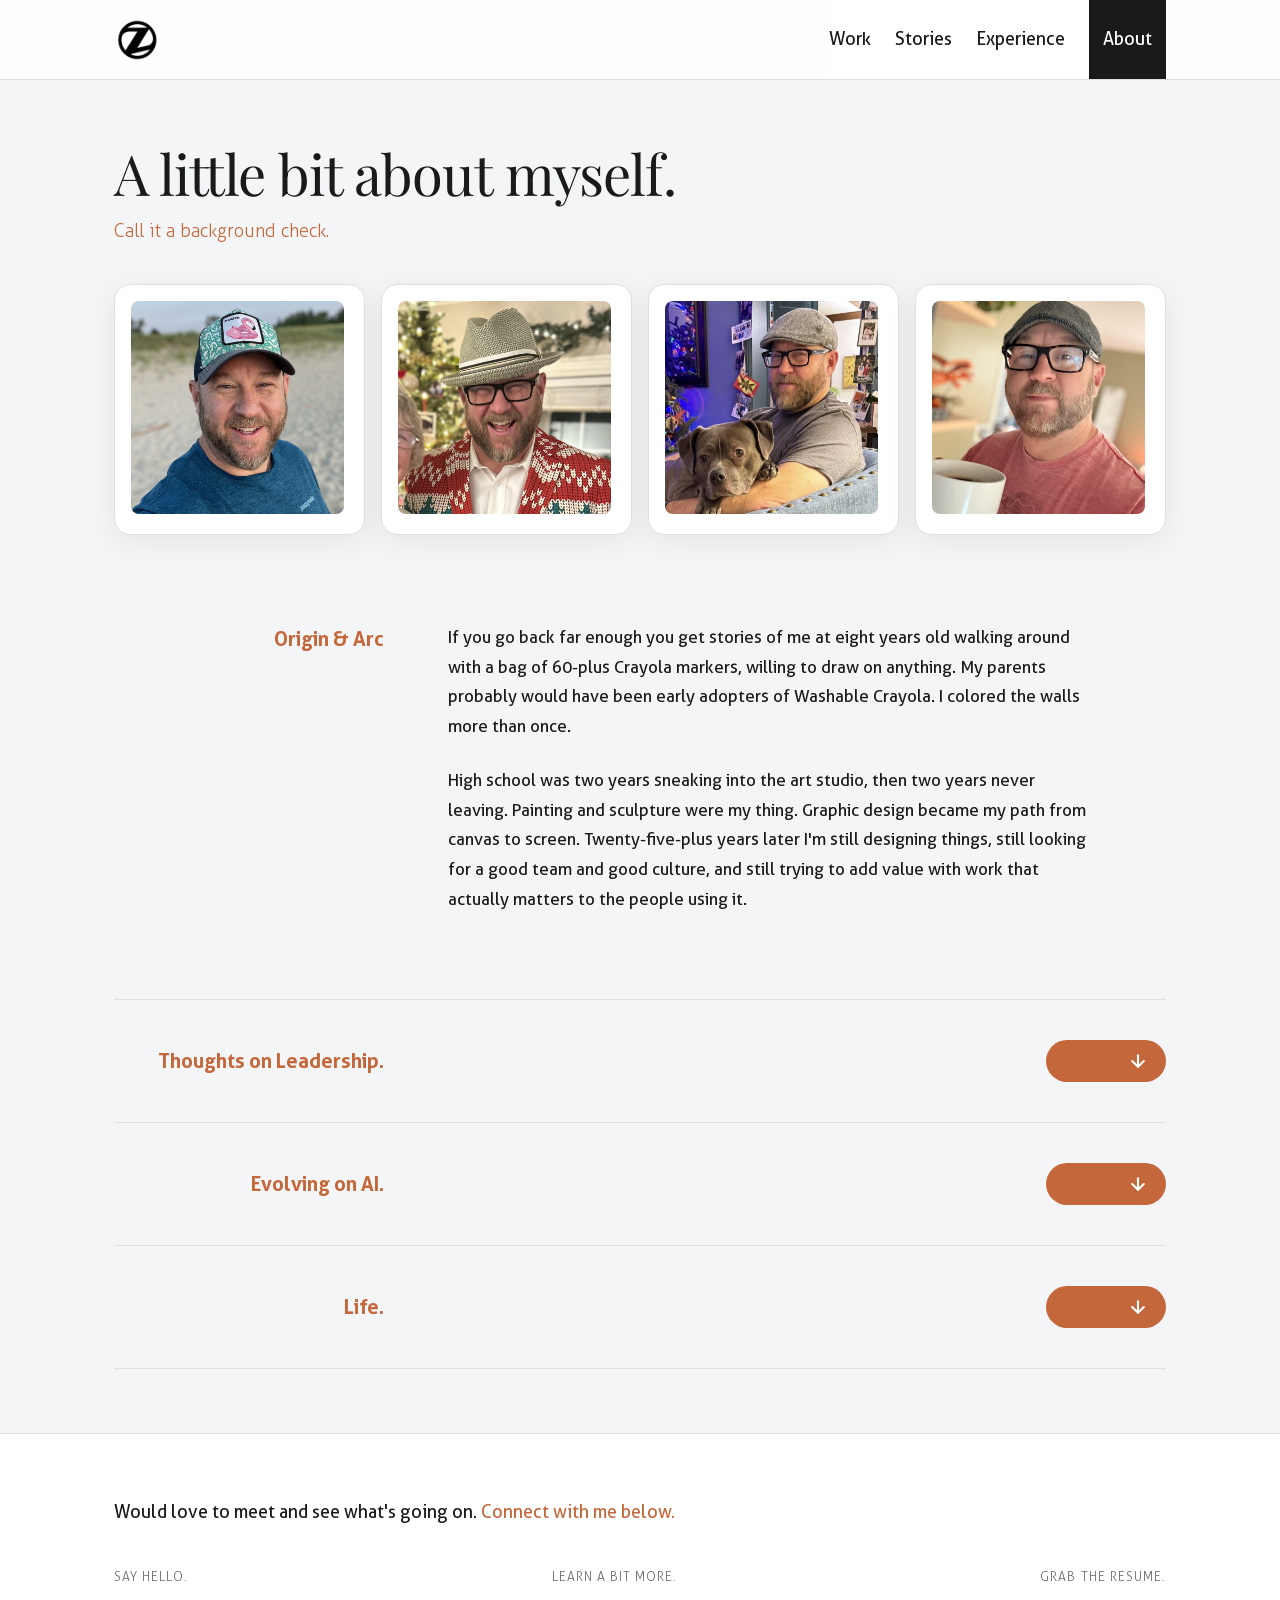
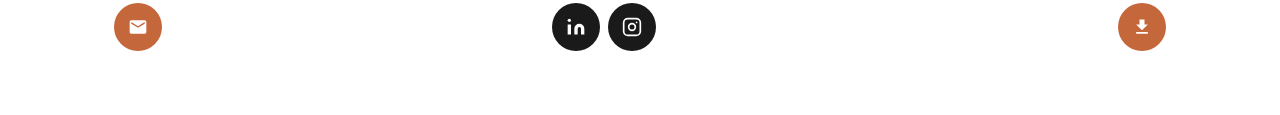
==== about.html @ a350e655 "About: replace Life copy, drop closing tagline" ====
<!DOCTYPE html>
<html lang="en">
<head>
  <meta charset="UTF-8">
  <meta name="viewport" content="width=device-width, initial-scale=1.0">
  <title>About — Zeke Zalinski</title>
  <link rel="stylesheet" href="css/style.css">
</head>
<body>

  <header class="site-header">
    <nav class="site-nav">
      <a href="index.html" class="nav-logo">
        <img src="images/logo/black-Z.png" alt="Zeke Zalinski">
      </a>
      <button class="nav-toggle" aria-label="Toggle navigation" aria-expanded="false">
        <span></span><span></span><span></span>
      </button>
      <ul class="nav-links">
        <li><a href="work.html">Work</a></li>
        <li><a href="stories.html">Stories</a></li>
        <li><a href="experience.html">Experience</a></li>
        <li><a href="about.html" class="active">About</a></li>
      </ul>
    </nav>
  </header>

  <main>

    <!-- Page header: h1 + subhead -->
    <section class="page-header">
      <div class="container">
        <h1>A little bit about myself.</h1>
        <p class="page-subhead">Call it a background check.</p>
      </div>
    </section>

    <!-- 4-image grid -->
    <section class="about-image-grid">
      <div class="container">
        <div class="about-image-grid-inner">
          <div class="about-image-frame about-img-hide-mobile">
            <img src="images/about/hero1.png" alt="Zeke Zalinski">
          </div>
          <div class="about-image-frame about-img-hide-mobile">
            <img src="images/about/hero2.png" alt="Zeke Zalinski">
          </div>
          <div class="about-image-frame about-img-hide-mobile">
            <img src="images/about/hero3.png" alt="Zeke Zalinski">
          </div>
          <div class="about-image-frame">
            <img src="images/about/hero4.png" alt="Zeke Zalinski">
          </div>
        </div>
      </div>
    </section>

    <!-- Content sections -->
    <section class="about-sections">
      <div class="container">

        <!-- Section 1: Always visible -->
        <div class="about-section about-section--first">
          <div class="about-section-title">Origin &amp; Arc</div>
          <div class="about-section-body">
            <p>If you go back far enough you get stories of me at eight years old walking around with a bag of 60-plus Crayola markers, willing to draw on anything. My parents probably would have been early adopters of Washable Crayola. I colored the walls more than once.</p>
            <p>High school was two years sneaking into the art studio, then two years never leaving. Painting and sculpture were my thing. Graphic design became my path from canvas to screen. Twenty-five-plus years later I'm still designing things, still looking for a good team and good culture, and still trying to add value with work that actually matters to the people using it.</p>
          </div>
        </div>

        <!-- Accordion sections -->
        <div class="about-accordion">

          <div class="accordion-item">
            <button class="accordion-trigger" aria-expanded="false">
              <span class="accordion-item-title">Thoughts on Leadership.</span>
              <span class="work-card-btn accordion-arrow" aria-hidden="true">
                <svg width="20" height="20" viewBox="0 0 24 24" fill="none" stroke="white" stroke-width="2.5" stroke-linecap="round" stroke-linejoin="round" style="transform: rotate(90deg);"><line x1="5" y1="12" x2="19" y2="12"/><polyline points="12 5 19 12 12 19"/></svg>
              </span>
            </button>
            <div class="accordion-body">
              <div class="accordion-body-inner">
                <p>A department runs well when the basics are solid: process, documentation, scope clarity, cross-functional trust. Those things let designers do their best work without burning out or reinventing the wheel every sprint. Single source of record, great communication. And before you open anyone up to being challenged, you take the time to understand your people, understand the gaps, and earn their trust first.</p>
                <p>I also believe the best design leaders stay close to the craft. I've been lucky enough to always be close enough to knock out a few concepts myself. It helps me understand the challenges my team is facing and see the issues before they become blockers. I still sketch. I still push pixels when it matters. I still sit in the room when the hard UX problem needs to be solved. I don't see that as a weakness in a director. It keeps me close to the direction of the work and gives me enough context to support my designers when they concept, present, and problem solve. That's what makes a better manager and mentor.</p>
              </div>
            </div>
          </div>

          <div class="accordion-item">
            <button class="accordion-trigger" aria-expanded="false">
              <span class="accordion-item-title">Evolving on AI.</span>
              <span class="work-card-btn accordion-arrow" aria-hidden="true">
                <svg width="20" height="20" viewBox="0 0 24 24" fill="none" stroke="white" stroke-width="2.5" stroke-linecap="round" stroke-linejoin="round" style="transform: rotate(90deg);"><line x1="5" y1="12" x2="19" y2="12"/><polyline points="12 5 19 12 12 19"/></svg>
              </span>
            </button>
            <div class="accordion-body">
              <div class="accordion-body-inner">
                <p>My first real use of AI wasn't for design — it was for my team. I wrote short impressions of each person, combined that with their previous goals, and asked AI to help me build the next set. It got me 80% of the way there before I'd finished my coffee. That was the moment I understood what AI actually is: a thinking partner that eliminates the blank page and compresses the distance between intention and direction.</p>
                <p>The tools I reach for — Figma's Make AI, Lovable — have worked best when they're working from something that already exists. A defined design system. Established architecture. Years of decisions already baked in. That context is what has helped our AI separate its output from generic proof of concepts. Within that structure, AI has meaningfully accelerated ideation, tightened the handoff between design and product, and let teams explore in hours what used to take weeks. It's also shown me its limits: the deeper and more specific the system, the more effort it can be for AI to operate at the required precision. That gap still requires a trained eye, accumulated context, and the kind of judgment you can't prompt your way to.</p>
                <p>Looking forward, what excites me most isn't AI replacing design work — it's AI putting new product creation into a different gear entirely. The distance from idea to market is collapsing. Prompting agents to execute large-scale effort in hours rather than weeks is real, and I want to be building in that space. The teams I want to lead next are ones where design, architecture, and AI capability are working together from day one — not bolted on after the fact. That's where the interesting work is going to happen.</p>
              </div>
            </div>
          </div>

          <div class="accordion-item accordion-item--last">
            <button class="accordion-trigger" aria-expanded="false">
              <span class="accordion-item-title">Life.</span>
              <span class="work-card-btn accordion-arrow" aria-hidden="true">
                <svg width="20" height="20" viewBox="0 0 24 24" fill="none" stroke="white" stroke-width="2.5" stroke-linecap="round" stroke-linejoin="round" style="transform: rotate(90deg);"><line x1="5" y1="12" x2="19" y2="12"/><polyline points="12 5 19 12 12 19"/></svg>
              </span>
            </button>
            <div class="accordion-body">
              <div class="accordion-body-inner">
                <p>I'd like to think we all want life to be smooth sailing, at home and at work. I put in the time to find that balance, and I bring that same intention to every team I join. At work I like to stop myself or my team and ask "what exactly are we solving for?" It gets everyone to pause, be intentional, and make sure the conversation or the work is headed somewhere worth going.</p>
                <p>And then in life, in a very similar fashion, I lean on Ferris. "Life moves pretty fast. If you don't stop and look around once in a while, you could miss it." Still true. Still relevant. Still my reminder to pay attention.</p>
              </div>
            </div>
          </div>

        </div><!-- /about-accordion -->

      </div>
    </section>

  </main>

  <footer class="site-footer">
    <div class="container">
      <p class="footer-cta">Would love to meet and see what's going on. <span class="accent">Connect with me below.</span></p>
      <div class="footer-columns">
        <div class="footer-col">
          <span class="footer-label">Say hello.</span>
          <a href="mailto:pzalinski@me.com" class="icon-btn icon-btn--orange" aria-label="Email">
            <svg width="20" height="20" viewBox="0 0 24 24" fill="white"><path d="M20 4H4c-1.1 0-2 .9-2 2v12c0 1.1.9 2 2 2h16c1.1 0 2-.9 2-2V6c0-1.1-.9-2-2-2zm0 4l-8 5-8-5V6l8 5 8-5v2z"/></svg>
          </a>
        </div>
        <div class="footer-col">
          <span class="footer-label">Learn a bit more.</span>
          <div class="icon-row">
            <a href="https://linkedin.com/in/pzalinski" class="icon-btn icon-btn--dark" aria-label="LinkedIn" target="_blank" rel="noopener noreferrer">
              <svg width="20" height="20" viewBox="0 0 24 24" fill="white"><path d="M16 8a6 6 0 016 6v7h-4v-7a2 2 0 00-2-2 2 2 0 00-2 2v7h-4v-7a6 6 0 016-6zM2 9h4v12H2z"/><circle cx="4" cy="4" r="2" fill="white"/></svg>
            </a>
            <a href="https://instagram.com/petezal" class="icon-btn icon-btn--dark" aria-label="Instagram" target="_blank" rel="noopener noreferrer">
              <svg width="20" height="20" viewBox="0 0 24 24" fill="none" stroke="white" stroke-width="2"><rect x="2" y="2" width="20" height="20" rx="5"/><circle cx="12" cy="12" r="4"/><circle cx="17.5" cy="6.5" r="1" fill="white" stroke="none"/></svg>
            </a>
          </div>
        </div>
        <div class="footer-col">
          <span class="footer-label">Grab the resume.</span>
          <a href="assets/resume.pdf" class="icon-btn icon-btn--orange" aria-label="Download Resume" download>
            <svg width="20" height="20" viewBox="0 0 24 24" fill="white"><path d="M19 9h-4V3H9v6H5l7 7 7-7zM5 18v2h14v-2H5z"/></svg>
          </a>
        </div>
      </div>
    </div>
  </footer>

  <script src="js/main.js"></script>
</body>
</html>
---- css/style.css ----
/* ==========================================================================
   Zeke Zalinski Portfolio — Full Design System
   Built from site-spec-v1.md (2026-06-25)
   ========================================================================== */

@import url('https://fonts.googleapis.com/css2?family=Playfair+Display:ital,wght@0,400;0,700;1,400;1,700&display=swap');

/* --------------------------------------------------------------------------
   FONT NOTE: Aller font files could not be downloaded automatically
   (Font Squirrel blocked by network proxy). Falling back to system
   sans-serif until fonts are manually installed.
   
   TO INSTALL ALLER:
   1. Download from https://www.fontsquirrel.com/fonts/Aller
   2. Unzip and place these files in the /fonts/ folder:
        fonts/AllerDisplay.woff2  (and .woff)
        fonts/Aller_Bd.woff2      (and .woff)
        fonts/Aller_BdIt.woff2    (and .woff)
        fonts/Aller_Rg.woff2      (and .woff)
        fonts/Aller_It.woff2      (and .woff)
        fonts/Aller_Lt.woff2      (and .woff)
        fonts/Aller_LtIt.woff2    (and .woff)
   3. The @font-face declarations below are ready — just add the files.
   -------------------------------------------------------------------------- */

/* @font-face declarations — using TTF files (installed 2026-06-25) */
@font-face {
  font-family: 'AllerDisplay';
  src: url('../fonts/AllerDisplay.ttf') format('truetype');
  font-weight: normal;
  font-style: normal;
  font-display: swap;
}

@font-face {
  font-family: 'Aller';
  src: url('../fonts/Aller_Bd.ttf') format('truetype');
  font-weight: 700;
  font-style: normal;
  font-display: swap;
}

@font-face {
  font-family: 'Aller';
  src: url('../fonts/Aller_BdIt.ttf') format('truetype');
  font-weight: 700;
  font-style: italic;
  font-display: swap;
}

@font-face {
  font-family: 'Aller';
  src: url('../fonts/Aller_Rg.ttf') format('truetype');
  font-weight: 400;
  font-style: normal;
  font-display: swap;
}

@font-face {
  font-family: 'Aller';
  src: url('../fonts/Aller_It.ttf') format('truetype');
  font-weight: 400;
  font-style: italic;
  font-display: swap;
}

@font-face {
  font-family: 'Aller';
  src: url('../fonts/Aller_Lt.ttf') format('truetype');
  font-weight: 300;
  font-style: normal;
  font-display: swap;
}

@font-face {
  font-family: 'Aller';
  src: url('../fonts/Aller_LtIt.ttf') format('truetype');
  font-weight: 300;
  font-style: italic;
  font-display: swap;
}

/* ==========================================================================
   CSS CUSTOM PROPERTIES
   ========================================================================== */

:root {
  /* Colors */
  --color-orange:     #C4673A;
  --color-blue:       #6B8FA3;
  --color-text:       #1A1A1A;
  --color-text-light: #6B6B6B;
  --color-bg:         #FFFFFF;
  --color-bg-gray:    #F2F2F0;
  --color-border:     #E0E0DC;

  /* Typography */
  --font-display: 'Playfair Display', Georgia, serif;
  --font-base:    'Aller', -apple-system, BlinkMacSystemFont, 'Helvetica Neue', Arial, sans-serif;

  /* Spacing (8px base unit) */
  --space-1:  8px;
  --space-2:  16px;
  --space-3:  24px;
  --space-4:  32px;
  --space-5:  40px;
  --space-6:  48px;
  --space-7:  56px;
  --space-8:  64px;
  --space-10: 80px;

  /* Layout */
  --container-max:     1100px;
  --container-padding: 24px;

  /* Nav */
  --nav-height: 79px;
}

/* ==========================================================================
   CSS RESET / BASE
   ========================================================================== */

*,
*::before,
*::after {
  box-sizing: border-box;
  margin: 0;
  padding: 0;
}

html {
  font-size: 16px;
  scroll-behavior: smooth;
  -webkit-text-size-adjust: 100%;
}

body {
  font-family: var(--font-base);
  font-weight: 400;
  color: var(--color-text);
  background-color: #F4F5F6;
  display: flex;
  flex-direction: column;
  min-height: 100vh;
  line-height: 1.6;
  -webkit-font-smoothing: antialiased;
  -moz-osx-font-smoothing: grayscale;
}

img {
  max-width: 100%;
  height: auto;
  display: block;
}

a {
  color: inherit;
  text-decoration: none;
}

a:hover {
  color: var(--color-orange);
}

ul {
  list-style: none;
}

/* ==========================================================================
   TYPOGRAPHY SCALE (mobile-first)
   ========================================================================== */

.hero-headline {
  font-family: var(--font-display);
  font-weight: 400;
  font-size: 56px;
  line-height: 1.0;
  letter-spacing: -0.02em;
  color: var(--color-text);
}

.hero-greeting {
  font-family: var(--font-display);
  font-weight: 400;
  font-size: 34px;
  line-height: 1.2;
  color: var(--color-text);
  margin-top: var(--space-4);
}

.hero-tagline {
  font-family: var(--font-display);
  font-style: italic;
  font-weight: 400;
  font-size: 20px;
  line-height: 1.3;
  color: var(--color-text);
  margin-top: 10px;
  margin-bottom: var(--space-5);
}

.hero-closer {
  font-family: var(--font-display);
  font-weight: 700;
  font-size: 22px;
  color: var(--color-text);
  margin-top: var(--space-5);
}

h1, .h1 {
  font-family: var(--font-display);
  font-weight: 400;
  font-size: 56px;
  line-height: 1.05;
  letter-spacing: -0.02em;
  color: var(--color-text);
}

@media (min-width: 768px) {
  h1, .h1 {
    font-size: 80px;
  }

  .hero-headline {
    font-size: 104px;
  }

  .hero-greeting {
    font-size: 64px;
  }

  .hero-tagline {
    font-size: 38px;
  }
}

@media (min-width: 1024px) {
  h1, .h1 {
    font-size: 120px;
  }
}

h2, .h2 {
  font-family: var(--font-base);
  font-weight: 700;
  font-size: 24px;
  line-height: 1.25;
  color: var(--color-text);
}

h3, .h3 {
  font-family: var(--font-base);
  font-weight: 700;
  font-size: 18px;
  line-height: 1.35;
  color: var(--color-text);
}

p {
  font-size: 16px;
  line-height: 1.6;
}

.caption,
.label {
  font-family: var(--font-base);
  font-weight: 300;
  font-size: 13px;
  letter-spacing: 0.05em;
  color: var(--color-text-light);
}

.accent {
  color: var(--color-orange);
}

/* Desktop type scale */
@media (min-width: 1024px) {
  .hero-closer {
    font-size: 26px;
  }

  h1, .h1 {
    font-size: 56px;
  }

  h2, .h2 {
    font-size: 32px;
  }

  p {
    font-size: 18px;
  }

  .hero-headline {
    font-size: 124px;
  }

  .hero-greeting {
    font-size: 80px;
  }

  .hero-tagline {
    font-size: 42px;
  }
}

/* ==========================================================================
   LAYOUT UTILITIES
   ========================================================================== */

.container {
  width: 100%;
  max-width: var(--container-max);
  margin-left: auto;
  margin-right: auto;
  padding-left: var(--container-padding);
  padding-right: var(--container-padding);
}

.section {
  padding-top: var(--space-6);
  padding-bottom: var(--space-6);
}

@media (min-width: 1024px) {
  .section {
    padding-top: var(--space-10);
    padding-bottom: var(--space-10);
  }
}

/* ==========================================================================
   NAV / HEADER
   ========================================================================== */

.site-header {
  position: sticky;
  top: 0;
  z-index: 100;
  background-color: rgba(255, 255, 255, 0.88);
  backdrop-filter: blur(10px);
  -webkit-backdrop-filter: blur(10px);
  border-bottom: 1px solid var(--color-border);
}

.site-nav {
  display: flex;
  align-items: center;
  justify-content: space-between;
  height: var(--nav-height);
  max-width: var(--container-max);
  margin: 0 auto;
  padding: 0 var(--container-padding);
}

/* Logo */
.nav-logo {
  display: flex;
  align-items: center;
  flex-shrink: 0;
}

.nav-logo img {
  height: 48px;
  width: auto;
}

/* Hamburger toggle — visible on mobile only */
.nav-toggle {
  display: flex;
  flex-direction: column;
  justify-content: space-between;
  width: 28px;
  height: 20px;
  background: none;
  border: none;
  cursor: pointer;
  padding: 0;
  min-height: 44px;
  min-width: 44px;
  align-items: center;
  justify-content: center;
  gap: 5px;
}

.nav-toggle span {
  display: block;
  width: 28px;
  height: 2px;
  background-color: var(--color-text);
  border-radius: 2px;
  transition: transform 0.2s ease, opacity 0.2s ease;
  transform-origin: center;
}

/* Hamburger → X when open */
.site-nav.nav-open .nav-toggle span:nth-child(1) {
  transform: translateY(7px) rotate(45deg);
}

.site-nav.nav-open .nav-toggle span:nth-child(2) {
  opacity: 0;
  transform: scaleX(0);
}

.site-nav.nav-open .nav-toggle span:nth-child(3) {
  transform: translateY(-7px) rotate(-45deg);
}

/* Nav links — hidden on mobile by default */
.nav-links {
  display: none;
  flex-direction: column;
  position: absolute;
  top: var(--nav-height);
  left: 0;
  right: 0;
  background-color: var(--color-bg);
  border-bottom: 1px solid var(--color-border);
  padding: var(--space-2) 0;
  z-index: 99;
}

.site-nav.nav-open .nav-links {
  display: flex;
}

.nav-links li a {
  display: flex;
  align-items: center;
  padding: var(--space-2) var(--container-padding);
  font-family: var(--font-base);
  font-weight: 400;
  font-size: 18px;
  color: var(--color-text);
  min-height: 44px;
}

.nav-links li a:hover {
  color: var(--color-orange);
}

.nav-links li a.active {
  background-color: var(--color-text);
  color: #FFFFFF;
  padding: 6px 14px;
  border-radius: 4px;
}

/* Tablet+ — horizontal nav, hide hamburger */
@media (min-width: 768px) {
  .nav-toggle {
    display: none;
  }

  .nav-links {
    display: flex;
    flex-direction: row;
    position: static;
    border-bottom: none;
    padding: 0;
    gap: var(--space-3);
    align-items: stretch;
    align-self: stretch; /* stretch to full nav height so active item can fill edge-to-edge */
  }

  .nav-links li {
    display: flex;
    align-items: center;
  }

  .nav-links li a {
    padding: 0;
    min-height: auto;
    font-size: 18px;
  }

  .nav-links li a.active {
    align-self: stretch;
    margin: 0;
    padding: 0 14px;
    border-radius: 0; /* sharp rectangle, full nav height */
    display: flex;
    align-items: center;
  }
}

/* ==========================================================================
   HERO SECTION
   ========================================================================== */

.hero {
  padding-top: var(--space-8);
  padding-bottom: var(--space-8);
}

@media (min-width: 1024px) {
  .hero {
    padding-top: var(--space-10);
    padding-bottom: var(--space-10);
  }
}

/* ==========================================================================
   FOOTER / CONTACT BAND
   ========================================================================== */

.site-footer {
  background-color: #FFFFFF;
  border-top: 1px solid var(--color-border);
  padding-top: var(--space-6);
  padding-bottom: var(--space-6);
}

@media (min-width: 1024px) {
  .site-footer {
    padding-top: var(--space-8);
    padding-bottom: var(--space-8);
  }
}

.footer-cta {
  font-family: var(--font-base);
  font-weight: 400;
  font-size: 16px;
  color: var(--color-text);
  margin-bottom: var(--space-4);
}

@media (min-width: 1024px) {
  .footer-cta {
    font-size: 18px;
    margin-bottom: var(--space-5);
  }
}

.footer-columns {
  display: flex;
  flex-direction: column;
  gap: var(--space-4);
}

@media (min-width: 768px) {
  .footer-columns {
    flex-direction: row;
    gap: var(--space-6);
    justify-content: space-between;
  }

  .footer-col:last-child {
    align-items: flex-end;
    text-align: right;
  }
}

.footer-col {
  display: flex;
  flex-direction: column;
  gap: var(--space-2);
}

.footer-label {
  font-family: var(--font-base);
  font-weight: 300;
  font-size: 13px;
  letter-spacing: 0.08em;
  text-transform: uppercase;
  color: var(--color-text-light);
}

/* ==========================================================================
   ICON BUTTONS (circular orange)
   ========================================================================== */

.icon-btn {
  display: inline-flex;
  align-items: center;
  justify-content: center;
  width: 48px;
  height: 48px;
  border-radius: 50%;
  background-color: var(--color-text);
  color: white;
  text-decoration: none;
  transition: opacity 0.2s ease, transform 0.15s ease;
  flex-shrink: 0;
}

.icon-btn:hover {
  opacity: 0.85;
  transform: scale(1.05);
  color: white;
}

.icon-btn--dark {
  background-color: var(--color-text);
}

.icon-btn--orange {
  background-color: var(--color-orange);
}

.icon-row {
  display: flex;
  gap: var(--space-1);
}

/* ==========================================================================
   MAIN CONTENT AREA
   ========================================================================== */

main {
  flex: 1;
}

/* ==========================================================================
   PLACEHOLDER / DEV NOTES
   ========================================================================== */

.placeholder-note {
  background-color: #f5f5f5;
  border: 1px dashed #b0b0b0;
  border-radius: 4px;
  padding: var(--space-2) var(--space-2);
  color: #555;
  font-size: 14px;
  margin-top: var(--space-2);
}

/* ==========================================================================
   CONTENT SECTION — shared border-top + padding for Work, Stories, etc.
   Matches the about-section / timeline-entry rhythm.
   ========================================================================== */

.content-section {
  padding: calc(var(--space-5) + 20px) 0;
  border-top: 1px solid var(--color-border);
}

/* ==========================================================================
   WORK CARD GRID — work.html category index
   ========================================================================== */

.work-card-grid {
  display: grid;
  grid-template-columns: 1fr;
  gap: var(--space-4);
  padding: calc(var(--space-5) + 20px) 0;
  border-top: 1px solid var(--color-border);
}

@media (min-width: 768px) {
  .work-card-grid {
    grid-template-columns: repeat(2, 1fr);
    gap: var(--space-5);
  }
}

@media (min-width: 1024px) {
  .work-card-grid {
    grid-template-columns: repeat(3, 1fr);
  }
}

/* Card — full clickable block */
.work-card {
  display: flex;
  flex-direction: column;
  background-color: #FFFFFF;
  border-radius: 16px;
  padding: 20px 20px 20px 20px;
  text-decoration: none;
  color: var(--color-text);
  /* Default: soft diffuse shadow */
  box-shadow: 0 6px 32px rgba(0, 0, 0, 0.07);
  transition: box-shadow 0.2s ease, transform 0.2s ease;
}

.work-card:hover {
  /* Hover: tighter, darker shadow */
  box-shadow: 0 2px 10px rgba(0, 0, 0, 0.18);
  transform: translateY(-1px);
}

.work-card-title {
  font-size: 22px;
  font-weight: 700;
  color: var(--color-text);
  margin-bottom: 0;
}

.work-card-body {
  display: flex;
  align-items: flex-start;
  justify-content: flex-start;
}

.work-card-body img {
  width: 55%;
  height: auto;
  display: block;
}

.work-card-footer {
  display: flex;
  justify-content: flex-end;
  margin-top: 20px;
}

.work-card-btn {
  display: flex;
  align-items: center;
  justify-content: flex-end;
  width: 120px;
  height: 42px;
  border-radius: 21px;
  background-color: var(--color-orange);
  padding: 0 18px;
  flex-shrink: 0;
  transition: opacity 0.2s ease;
}

.work-card:hover .work-card-btn {
  opacity: 0.88;
}

/* ==========================================================================
   STORY CARD GRID — stories.html index (3-col, matches Work page)
   ========================================================================== */

.story-card-grid {
  display: grid;
  grid-template-columns: 1fr;
  gap: var(--space-4);
  padding: calc(var(--space-5) + 20px) 0;
  border-top: 1px solid var(--color-border);
}

@media (min-width: 768px) {
  .story-card-grid {
    grid-template-columns: repeat(2, 1fr);
    gap: var(--space-5);
  }
}

@media (min-width: 1024px) {
  .story-card-grid {
    grid-template-columns: repeat(3, 1fr);
  }
}

/* Only one real story published so far — cap width so the single card
   doesn't sit awkwardly in a 3-wide row with empty space beside it.
   Remove this modifier class from stories.html once Story 2 goes live. */
.story-card-grid--single {
  grid-template-columns: minmax(0, 400px);
}

/* Story card overrides — tighter, content-driven height */
.story-card {
  padding: 16px 20px 20px 16px;
  min-height: auto;
}

.story-card-img {
  width: 100%;
  aspect-ratio: 16 / 9;
  background-color: #E0E0DC;
  border-radius: 8px;
  margin-bottom: 20px;
  overflow: hidden;
}

.story-card-img img {
  width: 100%;
  height: 100%;
  object-fit: cover;
  display: block;
}

.story-card-body {
  display: flex;
  flex-direction: column;
  gap: 20px;
  flex: 1;
}

.story-card-body p {
  font-size: 15px;
  line-height: 1.6;
  color: var(--color-text-light);
}

.story-card .work-card-footer {
  margin-top: 20px;
}

/* Placeholder card — muted button, not clickable */
.story-card--placeholder {
  cursor: default;
}

.story-card--placeholder .work-card-btn {
  opacity: 0.4;
}

/* Legacy card classes — kept for stories.html */
.card-grid {
  display: grid;
  grid-template-columns: 1fr;
  gap: var(--space-4);
  margin-top: var(--space-4);
}

@media (min-width: 768px) {
  .card-grid {
    grid-template-columns: repeat(2, 1fr);
    gap: var(--space-6);
  }
}

@media (min-width: 1024px) {
  .card-grid {
    grid-template-columns: repeat(3, 1fr);
  }
}

.card {
  border: 1px solid var(--color-border);
  border-radius: 8px;
  padding: var(--space-3);
  background-color: var(--color-bg);
}

.card h2 {
  margin-bottom: var(--space-1);
}

.card p {
  color: var(--color-text-light);
  font-size: 15px;
}

.card a {
  color: var(--color-orange);
  font-weight: 700;
}

.card a:hover {
  text-decoration: underline;
  color: var(--color-orange);
}

/* ==========================================================================
   EXPERIENCE TIMELINE
   ========================================================================== */

.timeline-entry {
  display: flex;
  flex-direction: column;
  gap: var(--space-2);
  padding: calc(var(--space-5) + 20px) 0;
  border-top: 1px solid var(--color-border);
}

/* max-width on timeline content is handled by the .timeline-content container (650px) */

/* first timeline entry intentionally inherits the same 60px padding as subsequent entries */

@media (min-width: 768px) {
  .timeline-entry {
    flex-direction: row;
    gap: var(--space-8);
    align-items: flex-start;
  }

  .timeline-logo {
    flex-shrink: 0;
    width: 230px;
    text-align: right;
  }

  .timeline-content {
    flex: 1;
    max-width: 650px;
  }
}

@media (min-width: 1024px) {
  .timeline-logo {
    width: 270px;
  }
}

/* ==========================================================================
   IMAGE GRID (work pages)
   ========================================================================== */

.image-grid {
  display: grid;
  grid-template-columns: 1fr;
  gap: var(--space-2);
  margin-top: var(--space-3);
}

@media (min-width: 768px) {
  .image-grid {
    grid-template-columns: repeat(2, 1fr);
  }
}

@media (min-width: 1024px) {
  .image-grid {
    grid-template-columns: repeat(3, 1fr);
    gap: var(--space-3);
  }
}

.image-cell {
  background-color: var(--color-bg-gray);
  border-radius: 8px;
  overflow: hidden;
}

.image-cell img {
  width: 100%;
  height: auto;
  display: block;
  transition: opacity 0.2s ease;
}

.image-cell:hover img {
  opacity: 0.9;
}

/* 4-column square variant — used on Application UXD, same grid pattern
   as the About page's 4-image hero. Add "image-grid--square4" alongside
   "image-grid" to opt a page's grid into this treatment. */
.image-grid--square4 {
  grid-template-columns: 1fr;
}

@media (min-width: 600px) {
  .image-grid--square4 {
    grid-template-columns: repeat(2, 1fr);
  }
}

@media (min-width: 1024px) {
  .image-grid--square4 {
    grid-template-columns: repeat(4, 1fr);
  }
}

.image-grid--square4 .image-cell {
  aspect-ratio: 1 / 1;
}

.image-grid--square4 .image-cell img {
  width: 100%;
  height: 100%;
  object-fit: cover;
  object-position: center top;
}


/* ==========================================================================
   PAGE-LEVEL PADDING (replaces old "main" padding)
   ========================================================================== */

.page-content {
  padding-top: var(--space-6);
  padding-bottom: var(--space-6);
}

@media (min-width: 1024px) {
  .page-content {
    padding-top: var(--space-8);
    padding-bottom: var(--space-8);
  }
}

/* ==========================================================================
   Experience page
   ========================================================================== */

/* Page header — shared section at the top of inner pages */
.page-header {
  padding-top: var(--space-7);
  padding-bottom: var(--space-5);
  text-align: left;
}

@media (min-width: 1024px) {
  .page-header {
    padding-top: var(--space-8);
    padding-bottom: var(--space-5);
  }
}

/* Title + dates row inside each timeline entry */
.timeline-meta {
  display: flex;
  flex-direction: column;
  gap: var(--space-1);
  margin-bottom: var(--space-2);
}

@media (min-width: 768px) {
  .timeline-meta {
    flex-direction: row;
    align-items: baseline;
    justify-content: flex-start;
    flex-wrap: wrap;
    gap: 0;
  }
}

.timeline-title {
  font-family: var(--font-base);
  font-weight: 700;
  font-size: 20px;
  color: var(--color-orange);
  line-height: 1.3;
}

.timeline-title::after {
  content: " / ";
  font-family: var(--font-base);
  font-weight: 400;
  font-size: 20px;
  color: var(--color-text);
}

.timeline-dates {
  font-family: var(--font-base);
  font-weight: 400;
  font-size: 20px;
  color: var(--color-text);
}

/* Logo images — constrain and contain within their column */
.timeline-logo img {
  max-width: 100%;
  height: auto;
  object-fit: contain;
}

/* Z mark is square/icon-style — cap it smaller than the other logos */
.timeline-logo img[src*="z-mark"] {
  max-width: 80px;
}

/* ==========================================================================
   TOOLS ICONS SECTION — bottom of Experience page
   ========================================================================== */

.tools-icons {
  padding-top: var(--space-5);
  padding-bottom: var(--space-6);
}

.tools-icons .section-rule {
  border: none;
  border-top: 1px solid var(--color-border);
  margin: 0 0 var(--space-5) 0;
}

.tools-icons .footer-cta {
  margin-bottom: var(--space-4);
}

.tools-icon-row {
  display: flex;
  flex-wrap: wrap;
  gap: 16px;
  align-items: center;
}

.tools-icon-row img {
  width: 50px;
  height: 50px;
  object-fit: contain;
  display: block;
}

/* Mobile: logo sits above content at 120px wide, left-aligned */
.timeline-logo {
  max-width: 120px;
}

/* Tablet+: logo column is already 120px wide (set in base),
   grows to 180px on 1024px+ (set in base). Vertically center the logo. */
@media (min-width: 768px) {
  .timeline-entry {
    align-items: center;
  }

  .timeline-logo {
    max-width: 100%; /* fill the fixed-width column set by the base rule */
    display: flex;
    align-items: center;
    justify-content: flex-end; /* right-align logo toward content */
  }
}

/* Timeline body copy — match About page font sizing, line-height, and paragraph gap */
.timeline-content {
  display: flex;
  flex-direction: column;
  gap: var(--space-3);
}

.timeline-content p {
  font-size: 16px;
  line-height: 1.75;
  color: var(--color-text);
}

@media (min-width: 768px) {
  .timeline-content p {
    font-size: 17px;
  }
}

/* Bulleted list inside timeline entries */
.timeline-bullets {
  list-style: disc;
  padding-left: var(--space-3);
  margin-top: var(--space-2);
  display: flex;
  flex-direction: column;
  gap: var(--space-1);
}

.timeline-bullets li {
  font-size: 16px;
  line-height: 1.75;
  color: var(--color-text);
}

@media (min-width: 768px) {
  .timeline-bullets li {
    font-size: 17px;
  }
}

/* ==========================================================================
   ABOUT PAGE
   ========================================================================== */

/* ── Hero band: headline left, photo right ─────────────────────── */

.about-hero-band {
  padding-top: var(--space-7);
  padding-bottom: var(--space-6);
}

.about-hero-inner {
  display: flex;
  flex-direction: column;
  gap: var(--space-6);
}

@media (min-width: 768px) {
  .about-hero-inner {
    flex-direction: row;
    align-items: flex-start;
    gap: var(--space-8);
  }
}

/* Left: headline + subhead */
.about-hero-text {
  flex: 0 0 auto;
}

@media (min-width: 768px) {
  .about-hero-text {
    flex: 0 0 280px;
    padding-top: var(--space-3);
  }
}

@media (min-width: 1024px) {
  .about-hero-text {
    flex: 0 0 320px;
  }
}

.about-headline {
  font-family: var(--font-base);
  font-weight: 300;
  font-size: 38px;
  line-height: 1.15;
  color: var(--color-text);
  margin-bottom: var(--space-3);
}

.about-subhead {
  font-family: var(--font-base);
  font-weight: 300;
  font-size: 16px;
  color: var(--color-text-light);
  line-height: 1.5;
}

/* Right: rotating photo in a card */
.about-hero-photo {
  flex: 1;
  display: flex;
  flex-direction: column;
  align-items: center;
  gap: var(--space-3);
}

.about-photo-card {
  width: 100%;
  border-radius: 12px;
  overflow: hidden;
  border: 1px solid var(--color-border);
  background-color: var(--color-bg-gray);
}

.about-hero-images {
  position: relative;
  width: 100%;
  height: 300px;
}

@media (min-width: 480px) {
  .about-hero-images {
    height: 380px;
  }
}

@media (min-width: 768px) {
  .about-hero-images {
    height: 420px;
  }
}

.about-hero-img {
  position: absolute;
  inset: 0;
  width: 100%;
  height: 100%;
  object-fit: cover;
  object-position: center top;
  opacity: 0;
  transition: opacity 0.8s ease;
}

.about-hero-img.active {
  opacity: 1;
}

/* Dots below card */
.about-hero-dots {
  display: flex;
  gap: var(--space-1);
}

.about-dot {
  width: 8px;
  height: 8px;
  border-radius: 50%;
  background-color: var(--color-border);
  transition: background-color 0.3s ease;
}

.about-dot.active {
  background-color: var(--color-text);
}

/* ── Content sections: title left, copy right ──────────────────── */

.about-sections {
  padding-bottom: var(--space-8);
}

.about-section {
  display: flex;
  flex-direction: column;
  gap: var(--space-3);
  padding: calc(var(--space-5) + 20px) 0;
  border-top: 1px solid var(--color-border);
}

.about-section--last {
  padding-bottom: 0;
}

@media (min-width: 768px) {
  .about-section {
    flex-direction: row;
    gap: var(--space-8);
    align-items: flex-start;
  }
}

.about-section-title {
  font-family: var(--font-base);
  font-weight: 700;
  font-size: 20px;
  color: var(--color-orange);
  flex-shrink: 0;
}

@media (min-width: 768px) {
  .about-section-title {
    width: 230px;
    text-align: right;
  }
}

@media (min-width: 1024px) {
  .about-section-title {
    width: 270px;
  }
}

.about-section-body {
  flex: 1;
  max-width: 650px;
  display: flex;
  flex-direction: column;
  gap: var(--space-3);
}

.about-section-body p {
  font-size: 16px;
  line-height: 1.75;
  color: var(--color-text);
}

@media (min-width: 768px) {
  .about-section-body p {
    font-size: 17px;
  }
}

/* Closing tagline inside last section */
.about-closing-tagline {
  font-family: var(--font-display);
  font-size: 22px;
  line-height: 1.4;
  color: var(--color-text);
  padding-top: var(--space-2);
}

/* Location + Instagram row */
.about-meta {
  display: flex;
  flex-direction: column;
  gap: var(--space-2);
  padding-top: var(--space-4);
  border-top: 1px solid var(--color-border);
}

@media (min-width: 480px) {
  .about-meta {
    flex-direction: row;
    align-items: center;
    gap: var(--space-4);
  }
}

.about-location {
  font-family: var(--font-base);
  font-weight: 300;
  font-size: 13px;
  letter-spacing: 0.06em;
  color: var(--color-text-light);
  text-transform: uppercase;
}

.about-instagram {
  font-family: var(--font-base);
  font-weight: 400;
  font-size: 14px;
  color: var(--color-orange);
  text-decoration: none;
}

.about-instagram:hover {
  text-decoration: underline;
}

/* ==========================================================================
   ABOUT PAGE — new components (image grid, accordion, page subhead)
   ========================================================================== */

/* Subhead below h1 in page-header */
.page-subhead {
  font-family: var(--font-base);
  font-weight: 300;
  font-size: 18px;
  color: var(--color-orange);
  line-height: 1.4;
  margin-top: var(--space-2);
}

/* ── 4-image grid ──────────────────────────────────────────────── */

.about-image-grid {
  padding-bottom: var(--space-6);
}

.about-image-grid-inner {
  display: grid;
  grid-template-columns: repeat(4, 1fr);
  gap: 16px;
}

/* Tablet: 2-column grid */
@media (max-width: 1023px) and (min-width: 600px) {
  .about-image-grid-inner {
    grid-template-columns: repeat(2, 1fr);
  }
}

/* Mobile: 1 column, hide first 3 images */
@media (max-width: 599px) {
  .about-image-grid-inner {
    grid-template-columns: 1fr;
  }
  .about-img-hide-mobile {
    display: none;
  }
}

.about-image-frame {
  background-color: #fff;
  border-radius: 16px;
  border: 1px solid var(--color-border);
  padding: 16px 20px 20px 16px;
  box-shadow: 0 6px 32px rgba(0, 0, 0, 0.07);
}

.about-image-frame img {
  width: 100%;
  aspect-ratio: 1 / 1;
  object-fit: cover;
  object-position: center;
  display: block;
  border-radius: 8px;
}

/* ── First section: always-open, no border-top ─────────────────── */

.about-section--first {
  border-top: none;
  padding-top: var(--space-5);
}

/* ── Accordion ─────────────────────────────────────────────────── */

.about-accordion {
  border-top: 1px solid var(--color-border);
  margin-top: var(--space-3);
}

.accordion-item {
  border-bottom: 1px solid var(--color-border);
}

.accordion-trigger {
  width: 100%;
  display: flex;
  align-items: center;
  justify-content: space-between;
  background: none;
  border: none;
  cursor: pointer;
  padding: var(--space-4) 0;
  text-align: left;
  gap: var(--space-4);
}


.accordion-item-title {
  font-family: var(--font-base);
  font-weight: 700;
  font-size: 20px;
  color: var(--color-orange);
  line-height: 1.3;
  transition: opacity 0.15s ease;
}

.accordion-arrow {
  flex-shrink: 0;
  transition: transform 0.25s ease, opacity 0.2s ease;
}

.accordion-trigger[aria-expanded="true"] .accordion-arrow {
  transform: rotate(180deg);
}

.accordion-trigger:hover .accordion-arrow {
  opacity: 0.88;
}

/* Body: hidden by default using max-height animation */
.accordion-body {
  max-height: 0;
  overflow: hidden;
  transition: max-height 0.35s ease;
}

.accordion-body.is-open {
  max-height: 1200px;
}

.accordion-body-inner {
  padding-bottom: var(--space-5);
  display: flex;
  flex-direction: column;
  gap: var(--space-3);
  max-width: 650px;
}

.accordion-body-inner p {
  font-size: 16px;
  line-height: 1.75;
  color: var(--color-text);
}

@media (min-width: 768px) {
  .accordion-body-inner p {
    font-size: 17px;
  }
  /* On tablet+, indent body to align with right column */
  .accordion-body-inner {
    margin-left: calc(230px + var(--space-8));
  }
  .accordion-trigger {
    padding: var(--space-5) 0;
  }
  .accordion-item-title {
    width: 230px;
    flex-shrink: 0;
    text-align: right;
  }
}

@media (min-width: 1024px) {
  .accordion-body-inner {
    margin-left: calc(270px + var(--space-8));
  }
  .accordion-item-title {
    width: 270px;
  }
}

/* ==========================================================================
   WORK SUB-PAGES — project card hybrid layout
   ========================================================================== */

/* Project title — orange, reuses timeline-title weight/size without the separator */
.work-project-title {
  line-height: 1.3;
  margin-bottom: var(--space-2);
}

.work-project-name {
  font-family: var(--font-base);
  font-weight: 700;
  font-size: 20px;
  color: var(--color-orange);
}

.work-project-meta {
  font-family: var(--font-base);
  font-weight: 400;
  font-size: 20px;
  color: var(--color-text);
}

.work-project-desc {
  max-width: 720px;
  font-size: 16px;
  line-height: 1.75;
  color: var(--color-text);
  margin-bottom: var(--space-3);
}

@media (min-width: 768px) {
  .work-project-desc {
    font-size: 17px;
  }
}

/* Images beyond the first 3 — hidden until expanded */
.image-cell.more-img {
  display: none;
}

.content-section.is-expanded .image-cell.more-img {
  display: block;
}

/* Phone-width only: trim to the first 2 thumbnails per project so the
   page doesn't turn into an endless scroll. Tablet and desktop are
   unaffected — this class only hides anything below 600px. */
@media (max-width: 599px) {
  .image-cell.mobile-more-img {
    display: none;
  }

  .content-section.is-expanded .image-cell.mobile-more-img {
    display: block;
  }
}

/* Some projects only need a More button on phone-width screens — there's
   nothing extra to reveal once the grid opens up to 2+ columns. */
@media (min-width: 600px) {
  .project-more-btn--mobile-only {
    display: none;
  }
}

/* More / Less toggle button */
.project-more-btn {
  display: inline-flex;
  align-items: center;
  gap: 4px;
  background: none;
  border: none;
  cursor: pointer;
  color: var(--color-orange);
  font-family: var(--font-base);
  font-weight: 700;
  font-size: 15px;
  padding: 0;
  margin-top: var(--space-2);
}

.project-more-btn:hover {
  text-decoration: underline;
  color: var(--color-orange);
}

.project-more-btn .more-icon {
  transition: transform 0.2s ease;
}

.content-section.is-expanded .project-more-btn .more-icon {
  transform: rotate(180deg);
}

/* Empty image cell — holds shape until real images are dropped in */
.image-cell--empty {
  aspect-ratio: 4 / 3;
  display: flex;
  align-items: center;
  justify-content: center;
}

.image-cell--empty-label {
  font-size: 12px;
  letter-spacing: 0.06em;
  text-transform: uppercase;
  color: var(--color-text-light);
}

/* ==========================================================================
   LIGHTBOX
   ========================================================================== */

.lightbox {
  position: fixed;
  inset: 0;
  z-index: 1000;
  display: flex;
  align-items: center;
  justify-content: center;
  opacity: 0;
  pointer-events: none;
  transition: opacity 0.25s ease;
}

.lightbox.is-open {
  opacity: 1;
  pointer-events: auto;
}

.lightbox-overlay {
  position: absolute;
  inset: 0;
  background-color: rgba(0, 0, 0, 0.88);
  cursor: pointer;
}

.lightbox-frame {
  position: relative;
  z-index: 1;
  display: flex;
  align-items: center;
  justify-content: center;
}

.lightbox-img {
  display: block;
  max-width: 90vw;
  max-height: 90vh;
  width: auto;
  height: auto;
  border-radius: 4px;
  box-shadow: 0 8px 48px rgba(0, 0, 0, 0.6);
}

.lightbox-close {
  position: absolute;
  top: -44px;
  right: 0;
  width: 36px;
  height: 36px;
  background: none;
  border: none;
  cursor: pointer;
  color: #ffffff;
  display: flex;
  align-items: center;
  justify-content: center;
  padding: 0;
  opacity: 0.8;
  transition: opacity 0.15s ease;
}

.lightbox-close:hover {
  opacity: 1;
}

.lightbox-nav {
  position: absolute;
  top: 50%;
  transform: translateY(-50%);
  width: 44px;
  height: 44px;
  background: rgba(0, 0, 0, 0.4);
  border: none;
  border-radius: 50%;
  cursor: pointer;
  color: #ffffff;
  display: flex;
  align-items: center;
  justify-content: center;
  padding: 0;
  opacity: 0.85;
  transition: opacity 0.15s ease, background-color 0.15s ease;
}

.lightbox-nav:hover {
  opacity: 1;
  background: rgba(0, 0, 0, 0.6);
}

.lightbox-nav[disabled] {
  display: none;
}

.lightbox-prev {
  left: -60px;
}

.lightbox-next {
  right: -60px;
}

@media (max-width: 900px) {
  .lightbox-prev {
    left: 8px;
  }
  .lightbox-next {
    right: 8px;
  }
}

/* Pointer cursor on clickable image cells */
.image-cell img {
  cursor: pointer;
}

/* ==========================================================================
   STORY / CASE STUDY PAGES
   ========================================================================== */

/* Chapter heading — orange, bold, sits above body copy */
.story-chapter-title {
  font-family: var(--font-base);
  font-weight: 700;
  font-size: 22px;
  color: var(--color-orange);
  line-height: 1.25;
  margin-bottom: var(--space-4);
}

@media (min-width: 1024px) {
  .story-chapter-title {
    font-size: 26px;
  }
}

/* Body copy wrapper — caps line length for readability */
.story-body {
  max-width: 720px;
  display: flex;
  flex-direction: column;
  gap: var(--space-3);
  margin-bottom: var(--space-5);
}

.story-body p {
  font-size: 16px;
  line-height: 1.8;
  color: var(--color-text);
}

@media (min-width: 768px) {
  .story-body p {
    font-size: 17px;
  }
}

/* Story image grid — 16/9 aspect cells, 2-col default, 3-col on wide */
.story-image-grid {
  margin-top: 0;
}

.story-image-grid .image-cell--empty {
  aspect-ratio: 16 / 9;
}
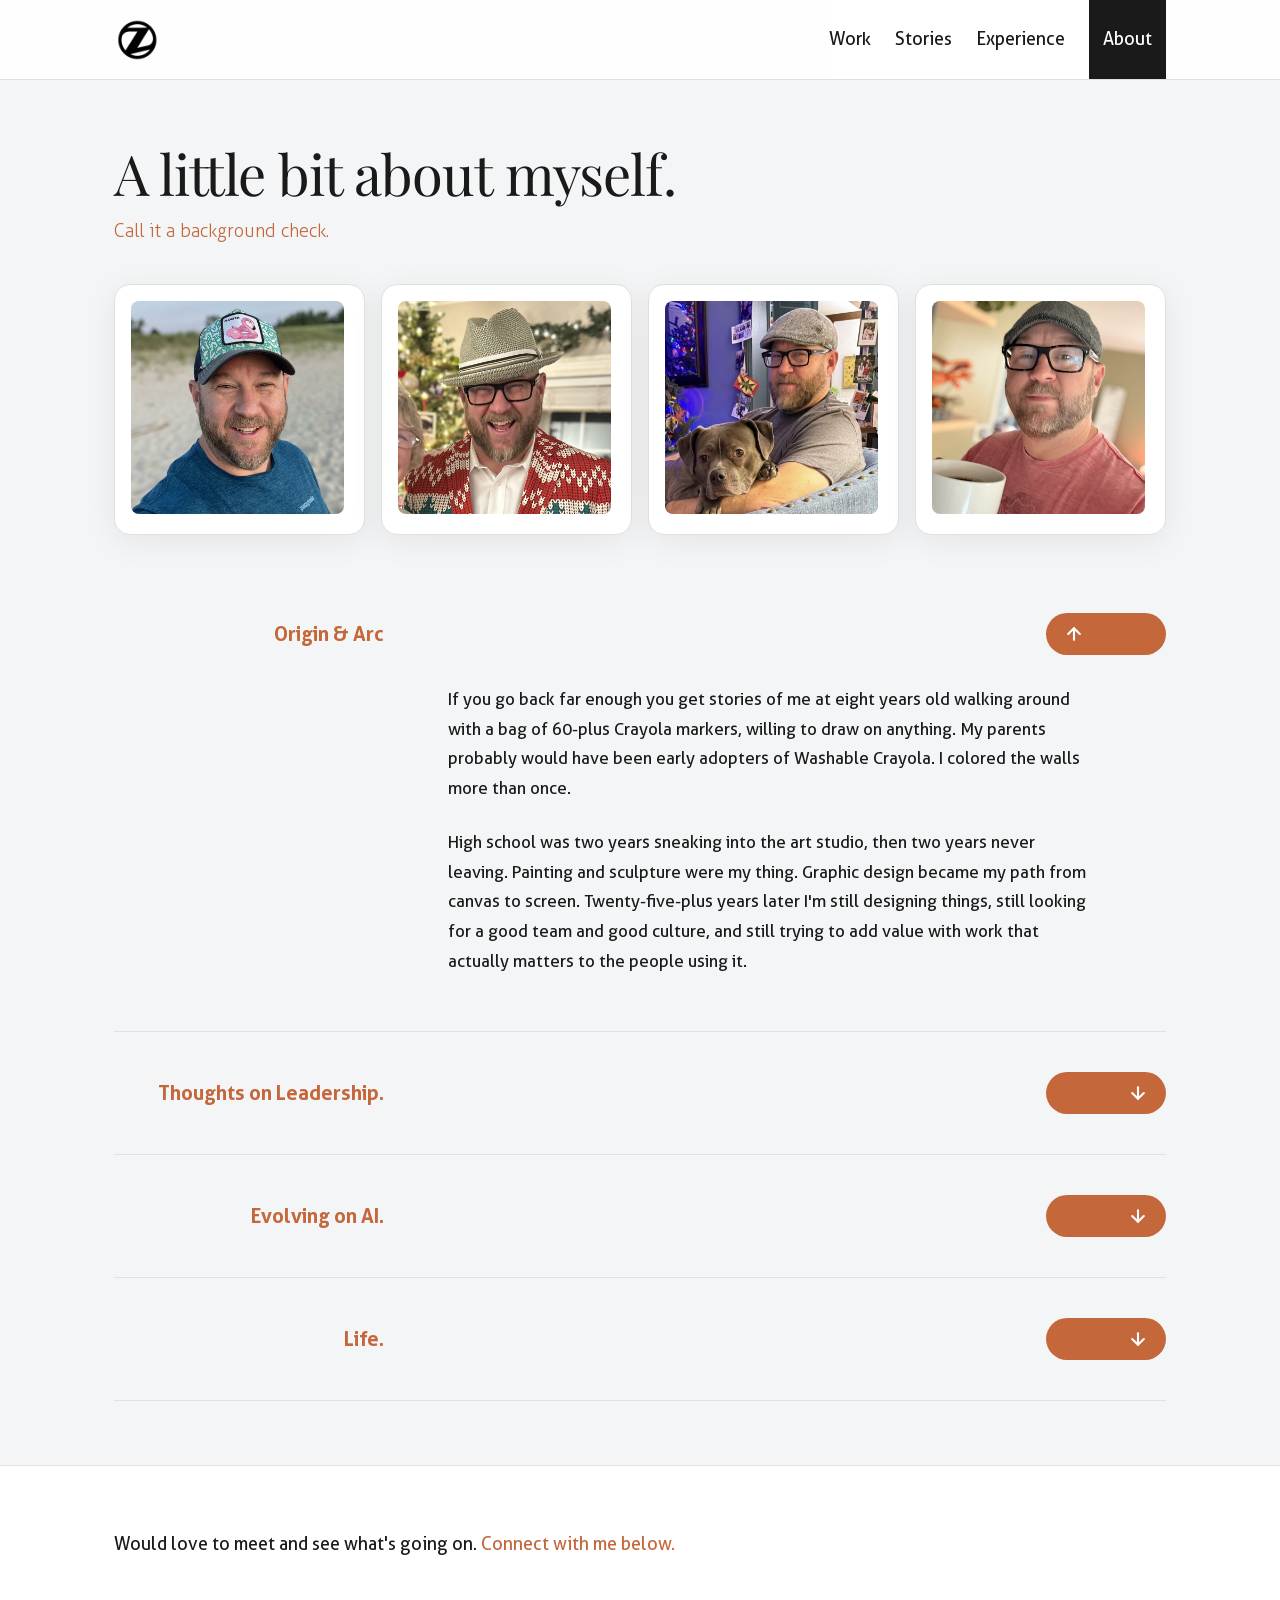
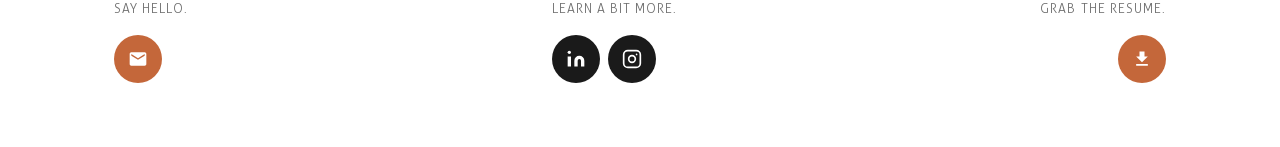
==== commit 4b03388f: "About: make Origin & Arc collapsible (defaults open), tighten its padding" ====
--- a/about.html
+++ b/about.html
@@ -59,12 +59,19 @@
     <section class="about-sections">
       <div class="container">
 
-        <!-- Section 1: Always visible -->
-        <div class="about-section about-section--first">
-          <div class="about-section-title">Origin &amp; Arc</div>
-          <div class="about-section-body">
-            <p>If you go back far enough you get stories of me at eight years old walking around with a bag of 60-plus Crayola markers, willing to draw on anything. My parents probably would have been early adopters of Washable Crayola. I colored the walls more than once.</p>
-            <p>High school was two years sneaking into the art studio, then two years never leaving. Painting and sculpture were my thing. Graphic design became my path from canvas to screen. Twenty-five-plus years later I'm still designing things, still looking for a good team and good culture, and still trying to add value with work that actually matters to the people using it.</p>
+        <!-- Section 1: Collapsible, defaults open on load -->
+        <div class="accordion-item about-section-first">
+          <button class="accordion-trigger" aria-expanded="true">
+            <span class="accordion-item-title">Origin &amp; Arc</span>
+            <span class="work-card-btn accordion-arrow" aria-hidden="true">
+              <svg width="20" height="20" viewBox="0 0 24 24" fill="none" stroke="white" stroke-width="2.5" stroke-linecap="round" stroke-linejoin="round" style="transform: rotate(90deg);"><line x1="5" y1="12" x2="19" y2="12"/><polyline points="12 5 19 12 12 19"/></svg>
+            </span>
+          </button>
+          <div class="accordion-body is-open">
+            <div class="accordion-body-inner">
+              <p>If you go back far enough you get stories of me at eight years old walking around with a bag of 60-plus Crayola markers, willing to draw on anything. My parents probably would have been early adopters of Washable Crayola. I colored the walls more than once.</p>
+              <p>High school was two years sneaking into the art studio, then two years never leaving. Painting and sculpture were my thing. Graphic design became my path from canvas to screen. Twenty-five-plus years later I'm still designing things, still looking for a good team and good culture, and still trying to add value with work that actually matters to the people using it.</p>
+            </div>
           </div>
         </div>
 
@@ -95,9 +102,14 @@
             </button>
             <div class="accordion-body">
               <div class="accordion-body-inner">
-                <p>My first real use of AI wasn't for design — it was for my team. I wrote short impressions of each person, combined that with their previous goals, and asked AI to help me build the next set. It got me 80% of the way there before I'd finished my coffee. That was the moment I understood what AI actually is: a thinking partner that eliminates the blank page and compresses the distance between intention and direction.</p>
-                <p>The tools I reach for — Figma's Make AI, Lovable — have worked best when they're working from something that already exists. A defined design system. Established architecture. Years of decisions already baked in. That context is what has helped our AI separate its output from generic proof of concepts. Within that structure, AI has meaningfully accelerated ideation, tightened the handoff between design and product, and let teams explore in hours what used to take weeks. It's also shown me its limits: the deeper and more specific the system, the more effort it can be for AI to operate at the required precision. That gap still requires a trained eye, accumulated context, and the kind of judgment you can't prompt your way to.</p>
-                <p>Looking forward, what excites me most isn't AI replacing design work — it's AI putting new product creation into a different gear entirely. The distance from idea to market is collapsing. Prompting agents to execute large-scale effort in hours rather than weeks is real, and I want to be building in that space. The teams I want to lead next are ones where design, architecture, and AI capability are working together from day one — not bolted on after the fact. That's where the interesting work is going to happen.</p>
+                <h3>Management</h3>
+                <p>My first real use of AI was for team management. I wrote short impressions of each person, combined that with their previous goals, and asked AI to help me build the next set. It got me 80% of the way there before I'd finished my coffee. I was beginning to understand what AI could be for me: a thinking partner that eliminates the blank page and compresses the distance between my intention and direction for my team.</p>
+                <h3>Prototypes</h3>
+                <p>So far, Figma's Make and Lovable have worked when I've been able to set parameters for it — ensuring it checks its decisions against a design system first before prototyping or expanding ideas. An established architecture is key for sure. That context is what has helped my usage of AI separate its output from generic proof of concepts. It has also accelerated ideation, tightened the handoff between design and product, and let teams explore in hours what used to take days. It's also shown me its limits: the deeper and more specific the system, the more effort it can be for AI to operate at the required precision. I feel the governance gap requires a trained UX eye for hitting deliverables on first review. Not third or fourth.</p>
+                <h3>Building</h3>
+                <p>I just launched my new portfolio site with the help of Claude Cowork and Claude Code. Having never been a developer, the ease of use is incredible. And even though it's been very fast, I'm sure I'm still behind in really understanding its potential in creation and speed. Being ready to learn more, evolve and change directions is certainly going to be important both personally and in thinking how AI can move UX and UX Departments forward.</p>
+                <h3>Looking Forward</h3>
+                <p>What excites me most isn't AI replacing design work — it's AI putting new product creation into a different gear entirely. The distance from idea to market is collapsing. Prompting agents to execute large-scale effort in hours rather than weeks is real, and I want to be building in that space.</p>
               </div>
             </div>
           </div>
--- a/css/style.css
+++ b/css/style.css
@@ -1555,6 +1555,28 @@
   }
 }
 
+/* Origin & Arc — first section, converted from static to collapsible.
+   Scoped overrides (not edits to the shared rules above) so only this
+   section gets tighter padding; Thoughts on Leadership / Evolving on AI / Life
+   keep their original spacing. */
+.about-section-first {
+  border-bottom: none;
+}
+
+.about-section-first .accordion-trigger {
+  padding: 22px 0;
+}
+
+.about-section-first .accordion-body-inner {
+  padding-bottom: 30px;
+}
+
+@media (min-width: 768px) {
+  .about-section-first .accordion-trigger {
+    padding: 30px 0;
+  }
+}
+
 /* ==========================================================================
    WORK SUB-PAGES — project card hybrid layout
    ========================================================================== */
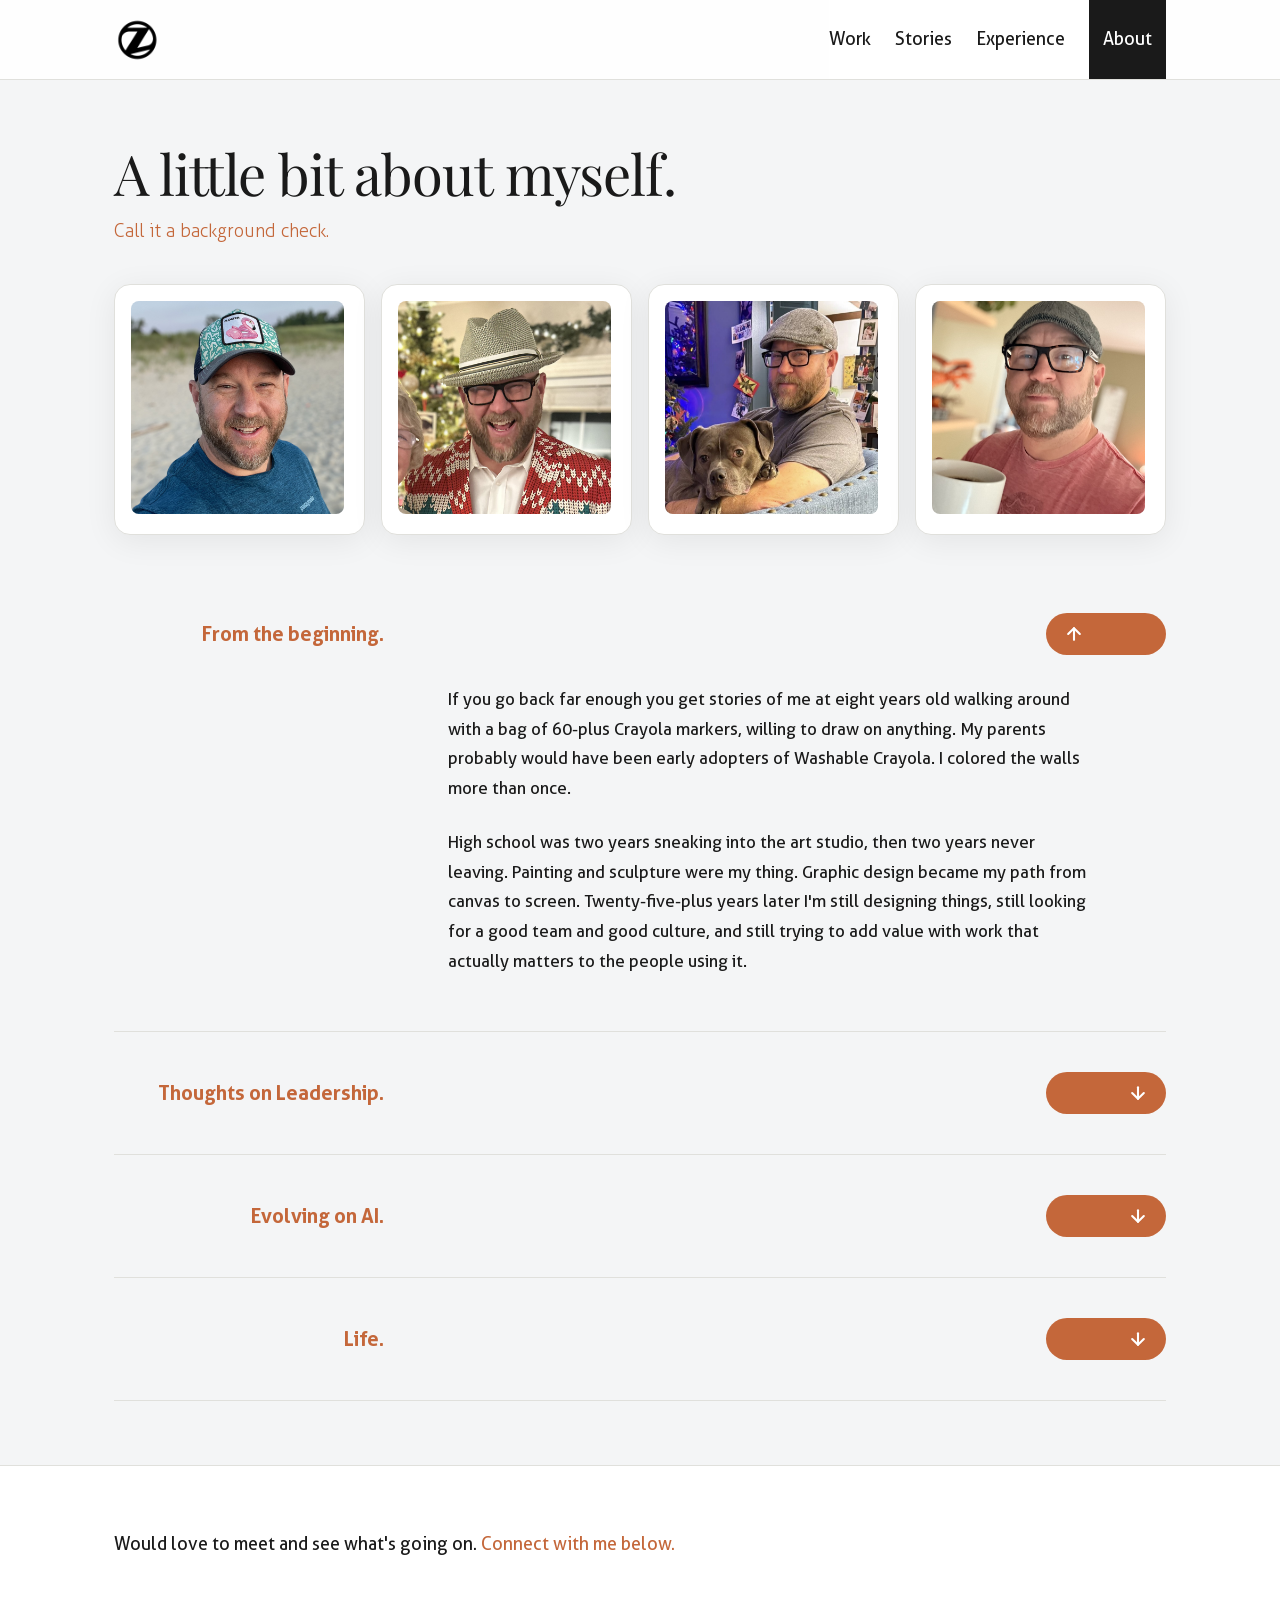
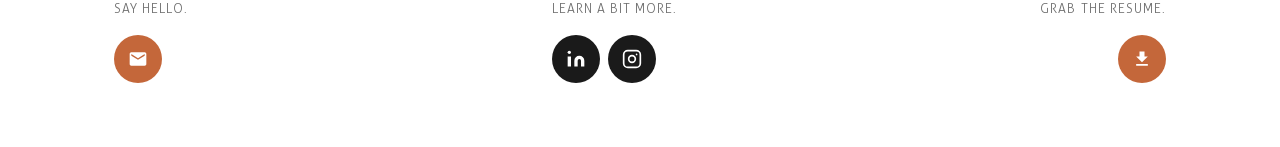
==== commit b5123a08: "QA fixes: broken footer icon on 3 Work pages, Foote Cone typo, story title mismatch, Origin & Arc re" ====
--- a/about.html
+++ b/about.html
@@ -62,7 +62,7 @@
         <!-- Section 1: Collapsible, defaults open on load -->
         <div class="accordion-item about-section-first">
           <button class="accordion-trigger" aria-expanded="true">
-            <span class="accordion-item-title">Origin &amp; Arc</span>
+            <span class="accordion-item-title">From the beginning.</span>
             <span class="work-card-btn accordion-arrow" aria-hidden="true">
               <svg width="20" height="20" viewBox="0 0 24 24" fill="none" stroke="white" stroke-width="2.5" stroke-linecap="round" stroke-linejoin="round" style="transform: rotate(90deg);"><line x1="5" y1="12" x2="19" y2="12"/><polyline points="12 5 19 12 12 19"/></svg>
             </span>
--- a/css/style.css
+++ b/css/style.css
@@ -237,7 +237,7 @@
 
 @media (min-width: 1024px) {
   h1, .h1 {
-    font-size: 120px;
+    font-size: 56px;
   }
 }
 
@@ -279,10 +279,6 @@
 @media (min-width: 1024px) {
   .hero-closer {
     font-size: 26px;
-  }
-
-  h1, .h1 {
-    font-size: 56px;
   }
 
   h2, .h2 {
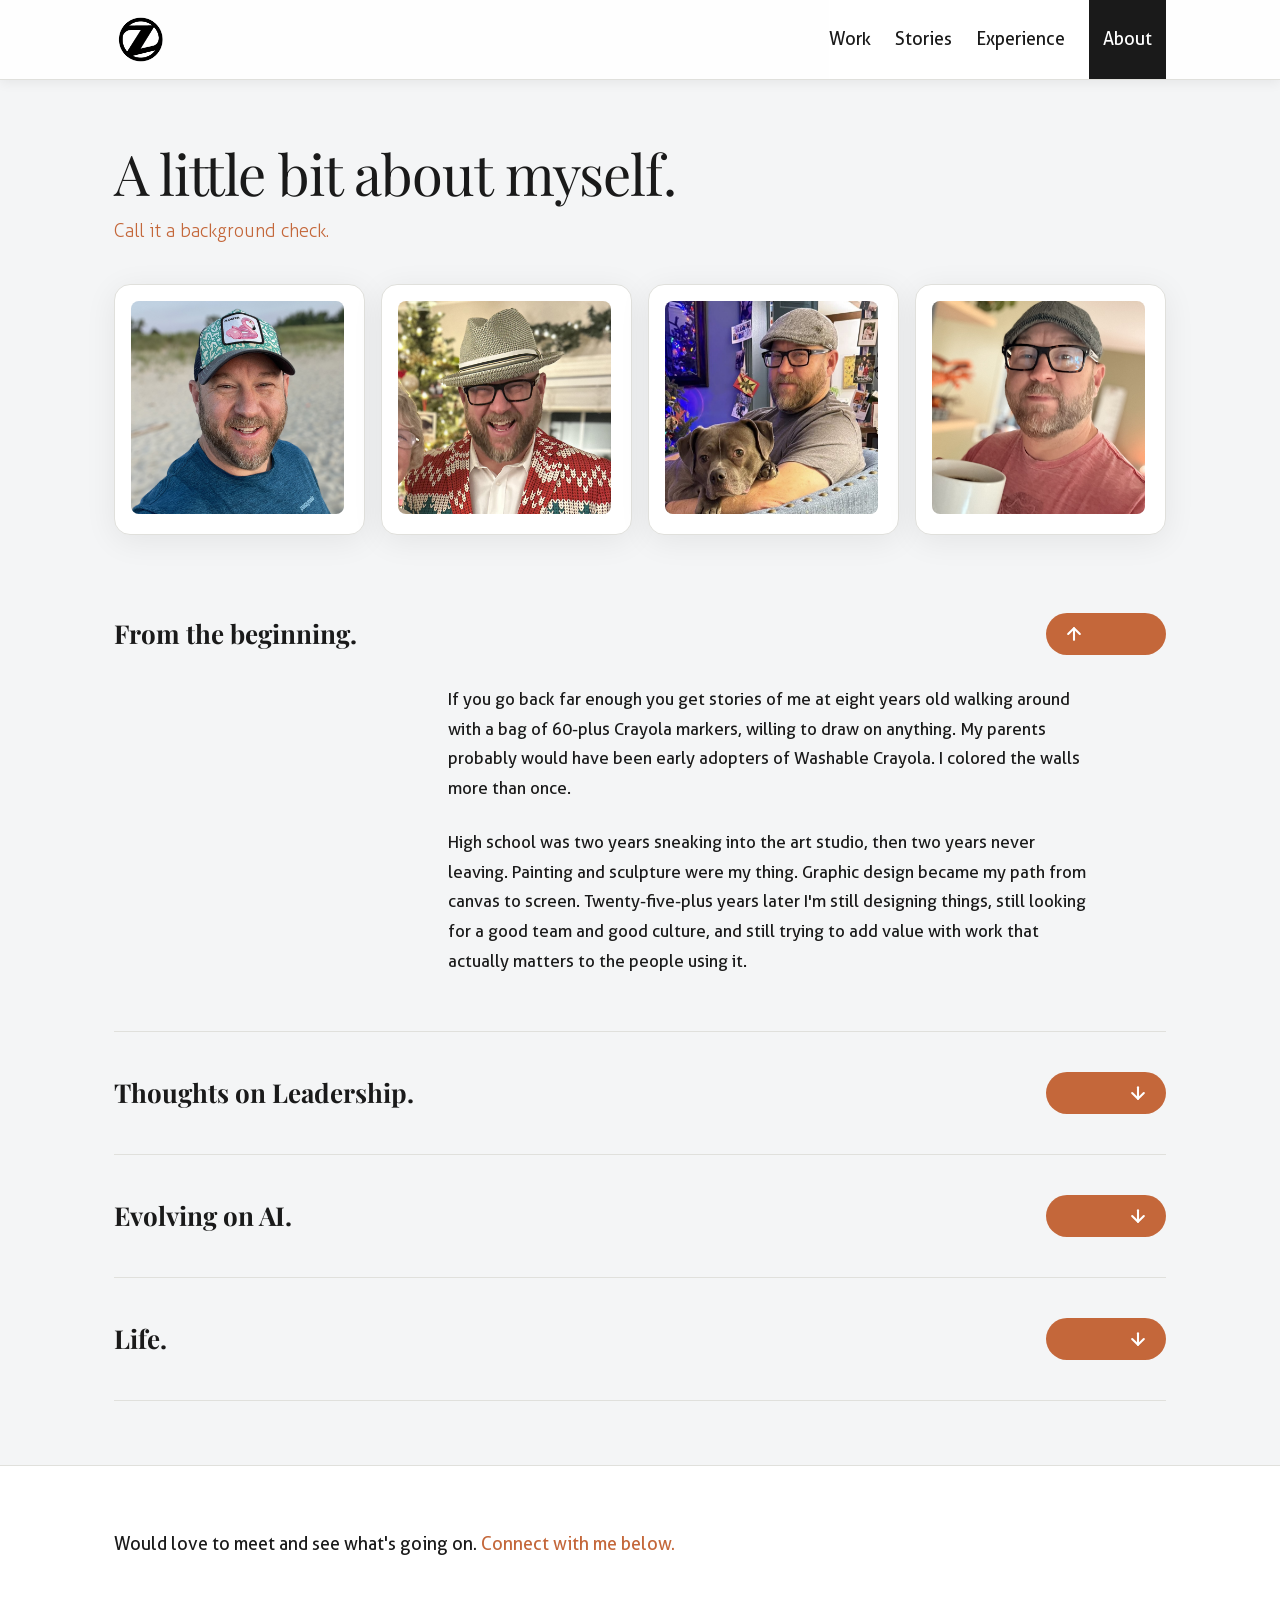
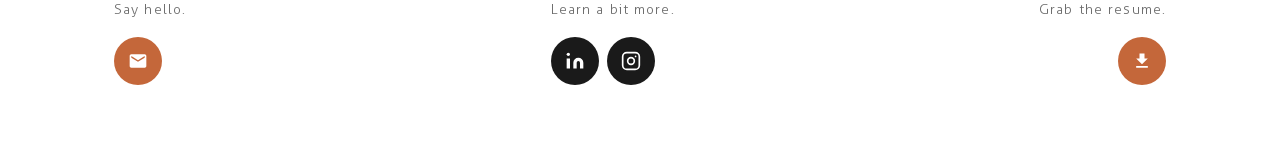
==== commit 08041086: "About > Evolving on AI: combine two sentence fragments in Prototypes and Building sections" ====
--- a/about.html
+++ b/about.html
@@ -105,9 +105,9 @@
                 <h3>Management</h3>
                 <p>My first real use of AI was for team management. I wrote short impressions of each person, combined that with their previous goals, and asked AI to help me build the next set. It got me 80% of the way there before I'd finished my coffee. I was beginning to understand what AI could be for me: a thinking partner that eliminates the blank page and compresses the distance between my intention and direction for my team.</p>
                 <h3>Prototypes</h3>
-                <p>So far, Figma's Make and Lovable have worked when I've been able to set parameters for it — ensuring it checks its decisions against a design system first before prototyping or expanding ideas. An established architecture is key for sure. That context is what has helped my usage of AI separate its output from generic proof of concepts. It has also accelerated ideation, tightened the handoff between design and product, and let teams explore in hours what used to take days. It's also shown me its limits: the deeper and more specific the system, the more effort it can be for AI to operate at the required precision. I feel the governance gap requires a trained UX eye for hitting deliverables on first review. Not third or fourth.</p>
+                <p>So far, Figma's Make and Lovable have worked when I've been able to set parameters for it — ensuring it checks its decisions against a design system first before prototyping or expanding ideas. An established architecture is key for sure. That context is what has helped my usage of AI separate its output from generic proof of concepts. It has also accelerated ideation, tightened the handoff between design and product, and let teams explore in hours what used to take days. It's also shown me its limits: the deeper and more specific the system, the more effort it can be for AI to operate at the required precision. I feel the governance gap requires a trained UX eye for hitting deliverables on first review, not third or fourth.</p>
                 <h3>Building</h3>
-                <p>I just launched my new portfolio site with the help of Claude Cowork and Claude Code. Having never been a developer, the ease of use is incredible. And even though it's been very fast, I'm sure I'm still behind in really understanding its potential in creation and speed. Being ready to learn more, evolve and change directions is certainly going to be important both personally and in thinking how AI can move UX and UX Departments forward.</p>
+                <p>I just launched my new portfolio site with the help of Claude Cowork and Claude Code. Having never been a developer, the ease of use is incredible, and even though it's been very fast, I'm sure I'm still behind in really understanding its potential in creation and speed. Being ready to learn more, evolve and change directions is certainly going to be important both personally and in thinking how AI can move UX and UX Departments forward.</p>
                 <h3>Looking Forward</h3>
                 <p>What excites me most isn't AI replacing design work — it's AI putting new product creation into a different gear entirely. The distance from idea to market is collapsing. Prompting agents to execute large-scale effort in hours rather than weeks is real, and I want to be building in that space.</p>
               </div>
--- a/css/style.css
+++ b/css/style.css
@@ -339,6 +339,7 @@
   backdrop-filter: blur(10px);
   -webkit-backdrop-filter: blur(10px);
   border-bottom: 1px solid var(--color-border);
+  box-shadow: 0 2px 12px rgba(0, 0, 0, 0.07);
 }
 
 .site-nav {
@@ -359,7 +360,7 @@
 }
 
 .nav-logo img {
-  height: 48px;
+  height: 55px; /* 48px + 15% */
   width: auto;
 }
 
@@ -560,9 +561,8 @@
 .footer-label {
   font-family: var(--font-base);
   font-weight: 300;
-  font-size: 13px;
+  font-size: 14px;
   letter-spacing: 0.08em;
-  text-transform: uppercase;
   color: var(--color-text-light);
 }
 
@@ -1478,12 +1478,22 @@
 
 
 .accordion-item-title {
-  font-family: var(--font-base);
+  font-family: var(--font-display);
   font-weight: 700;
-  font-size: 20px;
-  color: var(--color-orange);
+  font-size: 22px;
+  color: var(--color-text);
   line-height: 1.3;
+  white-space: nowrap;
   transition: opacity 0.15s ease;
+}
+
+/* Below the tablet breakpoint the title has no fixed column width to
+   spill past, so a long one-liner (e.g. "Thoughts on Leadership.")
+   pushes the arrow button off screen. Let it wrap on phones only. */
+@media (max-width: 767px) {
+  .accordion-item-title {
+    white-space: normal;
+  }
 }
 
 .accordion-arrow {
@@ -1538,7 +1548,7 @@
   .accordion-item-title {
     width: 230px;
     flex-shrink: 0;
-    text-align: right;
+    text-align: left;
   }
 }
 
@@ -1548,6 +1558,7 @@
   }
   .accordion-item-title {
     width: 270px;
+    font-size: 26px;
   }
 }
 
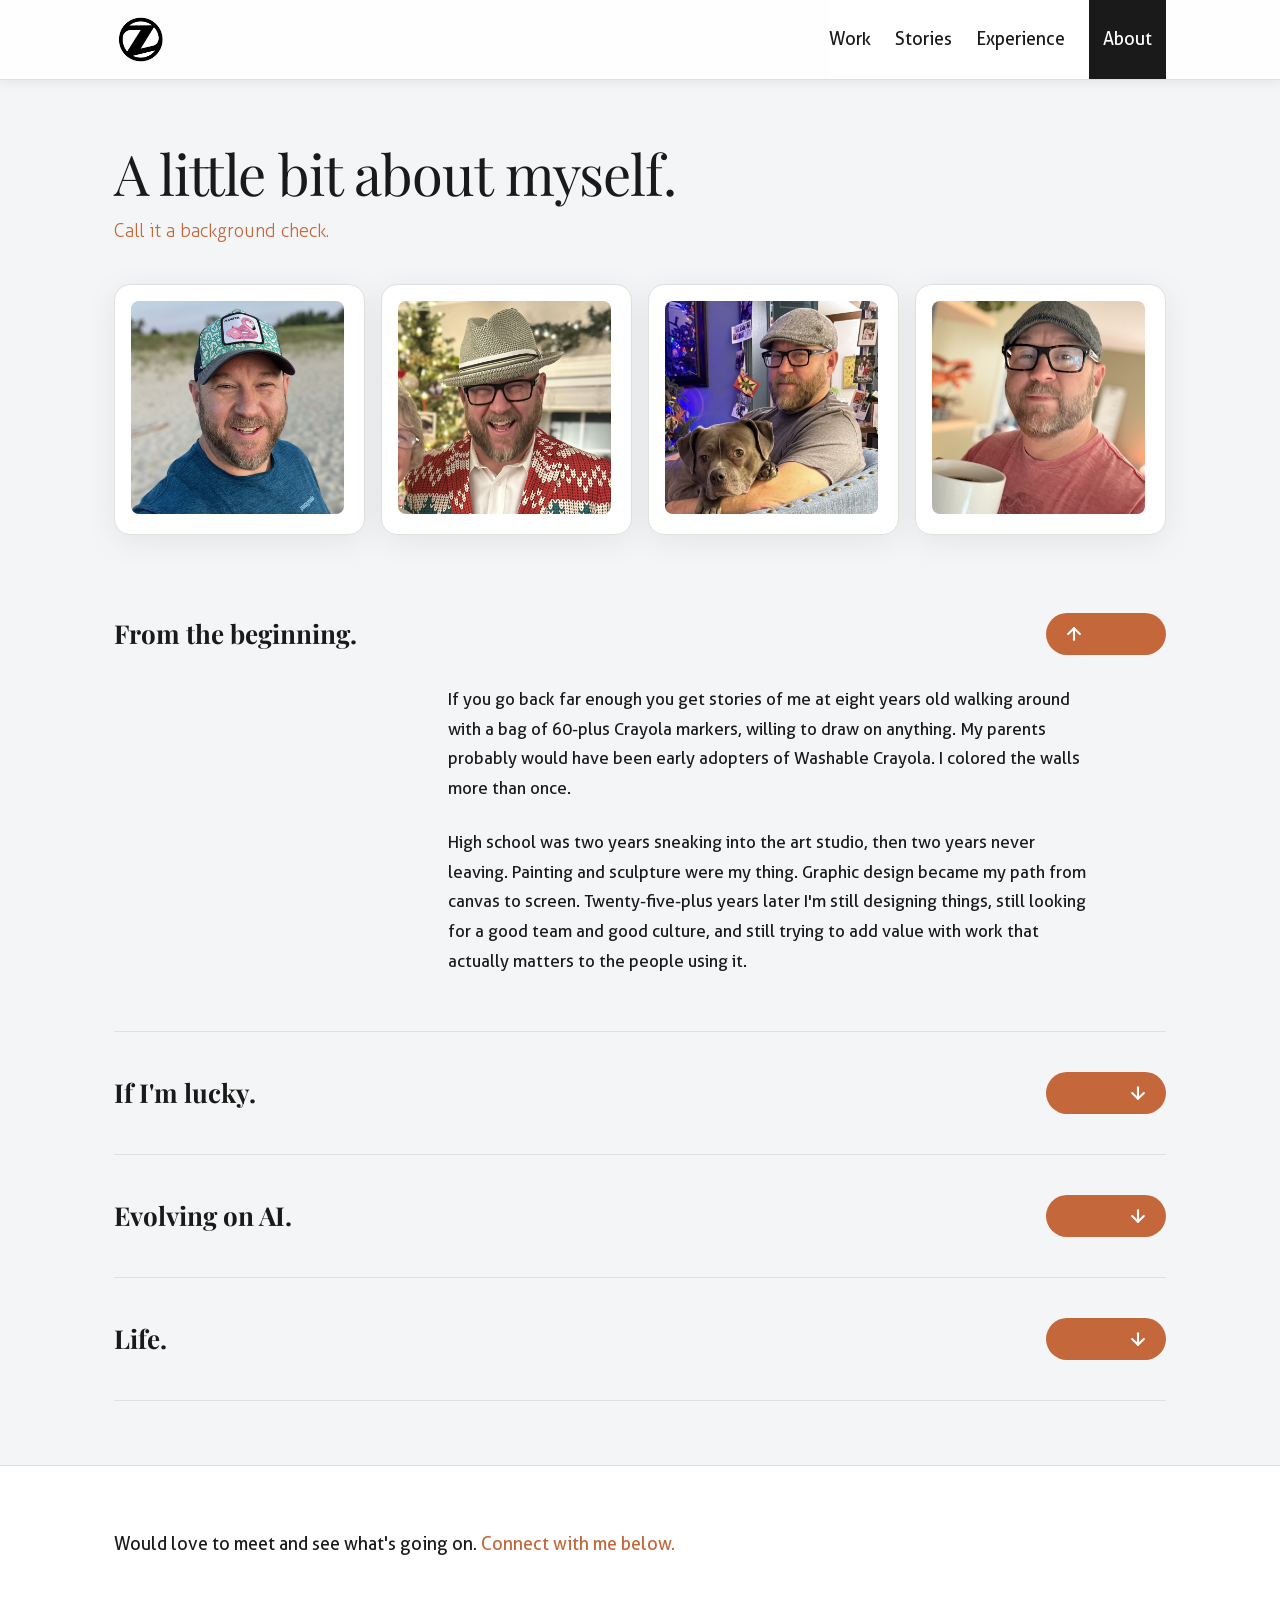
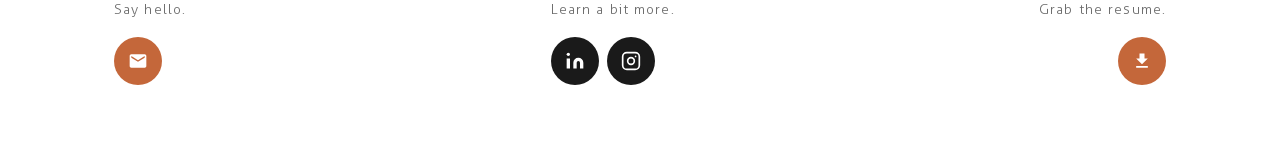
==== commit dd4a32bc: "About: retitle Leadership section to 'If I'm lucky', trim to one paragraph" ====
--- a/about.html
+++ b/about.html
@@ -3,6 +3,14 @@
 <head>
   <meta charset="UTF-8">
   <meta name="viewport" content="width=device-width, initial-scale=1.0">
+  <!-- Google tag (gtag.js) -->
+  <script async src="https://www.googletagmanager.com/gtag/js?id=G-31R0C276QL"></script>
+  <script>
+    window.dataLayer = window.dataLayer || [];
+    function gtag(){dataLayer.push(arguments);}
+    gtag('js', new Date());
+    gtag('config', 'G-31R0C276QL');
+  </script>
   <title>About — Zeke Zalinski</title>
   <link rel="stylesheet" href="css/style.css">
 </head>
@@ -80,15 +88,14 @@
 
           <div class="accordion-item">
             <button class="accordion-trigger" aria-expanded="false">
-              <span class="accordion-item-title">Thoughts on Leadership.</span>
+              <span class="accordion-item-title">If I'm lucky.</span>
               <span class="work-card-btn accordion-arrow" aria-hidden="true">
                 <svg width="20" height="20" viewBox="0 0 24 24" fill="none" stroke="white" stroke-width="2.5" stroke-linecap="round" stroke-linejoin="round" style="transform: rotate(90deg);"><line x1="5" y1="12" x2="19" y2="12"/><polyline points="12 5 19 12 12 19"/></svg>
               </span>
             </button>
             <div class="accordion-body">
               <div class="accordion-body-inner">
-                <p>A department runs well when the basics are solid: process, documentation, scope clarity, cross-functional trust. Those things let designers do their best work without burning out or reinventing the wheel every sprint. Single source of record, great communication. And before you open anyone up to being challenged, you take the time to understand your people, understand the gaps, and earn their trust first.</p>
-                <p>I also believe the best design leaders stay close to the craft. I've been lucky enough to always be close enough to knock out a few concepts myself. It helps me understand the challenges my team is facing and see the issues before they become blockers. I still sketch. I still push pixels when it matters. I still sit in the room when the hard UX problem needs to be solved. I don't see that as a weakness in a director. It keeps me close to the direction of the work and gives me enough context to support my designers when they concept, present, and problem solve. That's what makes a better manager and mentor.</p>
+                <p>I believe good design leaders should stay close to the craft if at all possible. I have been lucky enough to always be close enough to knock out a few concepts myself. It helps me understand the challenges my team is facing and see the issues before they become blockers. I still sketch. I still push pixels when it matters. I still sit in the room when the hard UX problem needs to be solved. I don't see that as a weakness in a director. It keeps me close to the direction of the work and gives me enough context to support my designers when they concept, present, and problem solve. That's what makes a better manager and mentor.</p>
               </div>
             </div>
           </div>
@@ -142,7 +149,7 @@
       <div class="footer-columns">
         <div class="footer-col">
           <span class="footer-label">Say hello.</span>
-          <a href="mailto:pzalinski@me.com" class="icon-btn icon-btn--orange" aria-label="Email">
+          <a href="mailto:pzalinski@me.com" class="icon-btn icon-btn--orange" aria-label="Email" onclick="gtag('event', 'contact_click', {'event_category': 'engagement', 'event_label': 'footer_email'});">
             <svg width="20" height="20" viewBox="0 0 24 24" fill="white"><path d="M20 4H4c-1.1 0-2 .9-2 2v12c0 1.1.9 2 2 2h16c1.1 0 2-.9 2-2V6c0-1.1-.9-2-2-2zm0 4l-8 5-8-5V6l8 5 8-5v2z"/></svg>
           </a>
         </div>
--- a/css/style.css
+++ b/css/style.css
@@ -180,6 +180,42 @@
   color: var(--color-text);
 }
 
+/* EXPERIMENTAL — hero headline reveal animation, 2026-07-08.
+   Borrowed the mechanics from adrianmuntean.com's homepage: each
+   actual rendered line of the headline sits in a clipped mask and
+   slides up into place on load, staggered slightly per line, instead
+   of just appearing. The .reveal-line / .reveal-line-inner wrapper
+   spans are generated at runtime by main.js (see the hero headline
+   section there) since the headline text wraps differently at every
+   breakpoint — there's no fixed set of lines to hand-author in the
+   HTML. To fully undo: delete this CSS block and the matching
+   "Homepage: hero headline line-reveal" block in main.js. */
+.reveal-line {
+  display: block;
+  overflow: clip;
+  padding-block: 0.12em;
+  margin-block: -0.12em;
+}
+
+.reveal-line-inner {
+  display: block;
+  transform: translateY(118%);
+  animation: hero-line-in 700ms cubic-bezier(0.22, 0.61, 0.36, 1) 0s 1 normal forwards;
+}
+
+@keyframes hero-line-in {
+  100% {
+    transform: none;
+  }
+}
+
+@media (prefers-reduced-motion: reduce) {
+  .reveal-line-inner {
+    animation: none;
+    transform: none;
+  }
+}
+
 .hero-greeting {
   font-family: var(--font-display);
   font-weight: 400;
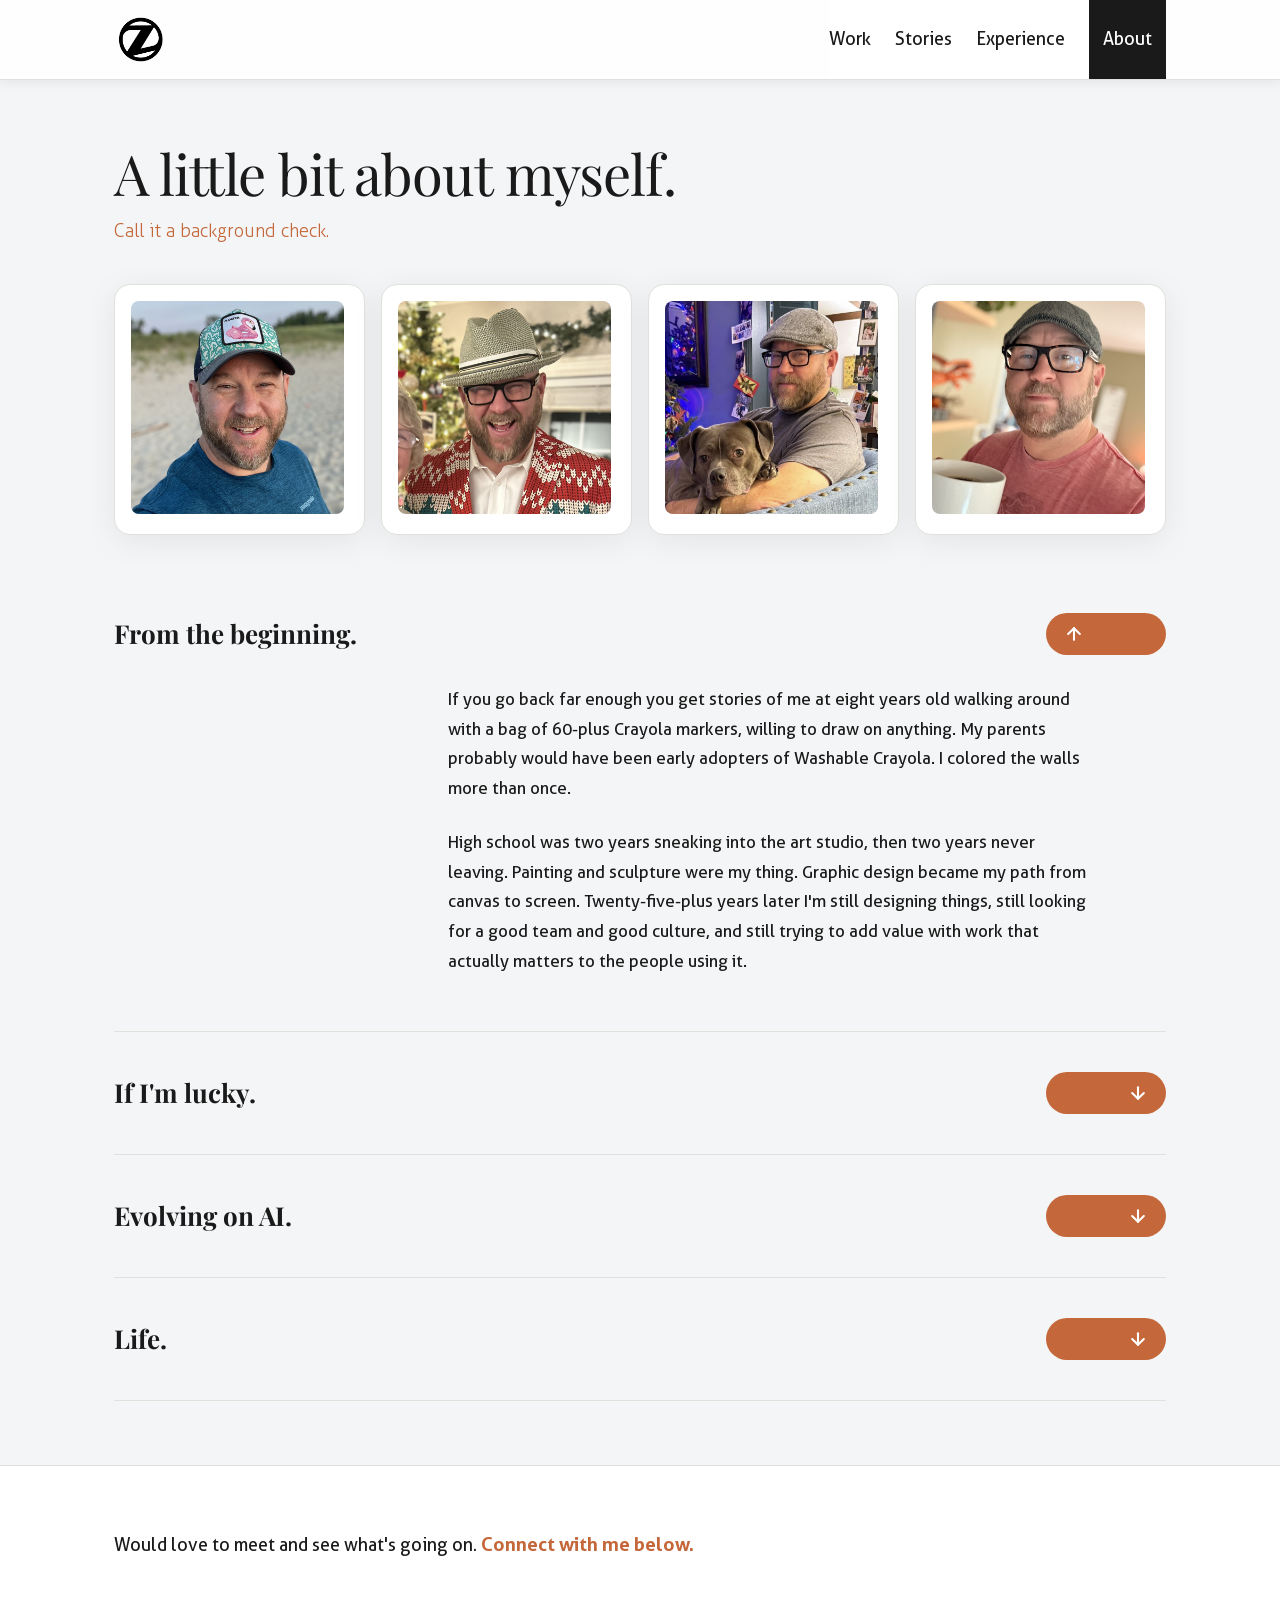
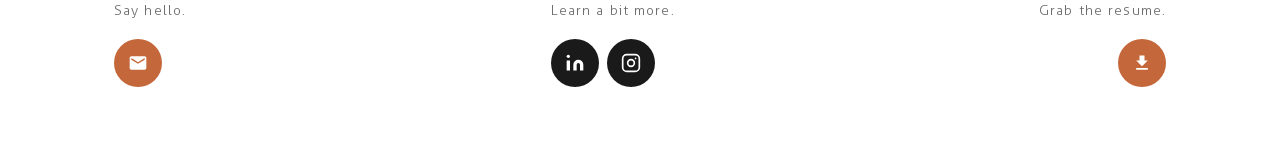
==== commit 509b3417: "De-duplicate alt text on About hero images and SHURE gallery" ====
--- a/about.html
+++ b/about.html
@@ -48,16 +48,16 @@
       <div class="container">
         <div class="about-image-grid-inner">
           <div class="about-image-frame about-img-hide-mobile">
-            <img src="images/about/hero1.png" alt="Zeke Zalinski">
+            <img src="images/about/hero1.png" alt="Zeke smiling at the beach in a ballcap">
           </div>
           <div class="about-image-frame about-img-hide-mobile">
-            <img src="images/about/hero2.png" alt="Zeke Zalinski">
+            <img src="images/about/hero2.png" alt="Zeke laughing in a holiday blazer, Christmas tree in the background">
           </div>
           <div class="about-image-frame about-img-hide-mobile">
-            <img src="images/about/hero3.png" alt="Zeke Zalinski">
+            <img src="images/about/hero3.png" alt="Zeke holding his dog at home, Christmas cards on the mantel behind them">
           </div>
           <div class="about-image-frame">
-            <img src="images/about/hero4.png" alt="Zeke Zalinski">
+            <img src="images/about/hero4.png" alt="Zeke holding a mug of coffee">
           </div>
         </div>
       </div>
--- a/css/style.css
+++ b/css/style.css
@@ -311,6 +311,11 @@
   color: var(--color-orange);
 }
 
+.footer-cta .accent {
+  font-size: 19px;
+  font-weight: 700;
+}
+
 /* Desktop type scale */
 @media (min-width: 1024px) {
   .hero-closer {
@@ -1699,7 +1704,7 @@
   color: var(--color-orange);
   font-family: var(--font-base);
   font-weight: 700;
-  font-size: 15px;
+  font-size: 19px;
   padding: 0;
   margin-top: var(--space-2);
 }
@@ -1766,14 +1771,15 @@
   display: flex;
   align-items: center;
   justify-content: center;
+  width: 90vw;
+  height: 90vh;
 }
 
 .lightbox-img {
   display: block;
-  max-width: 90vw;
-  max-height: 90vh;
-  width: auto;
-  height: auto;
+  width: 100%;
+  height: 100%;
+  object-fit: contain;
   border-radius: 4px;
   box-shadow: 0 8px 48px rgba(0, 0, 0, 0.6);
 }
